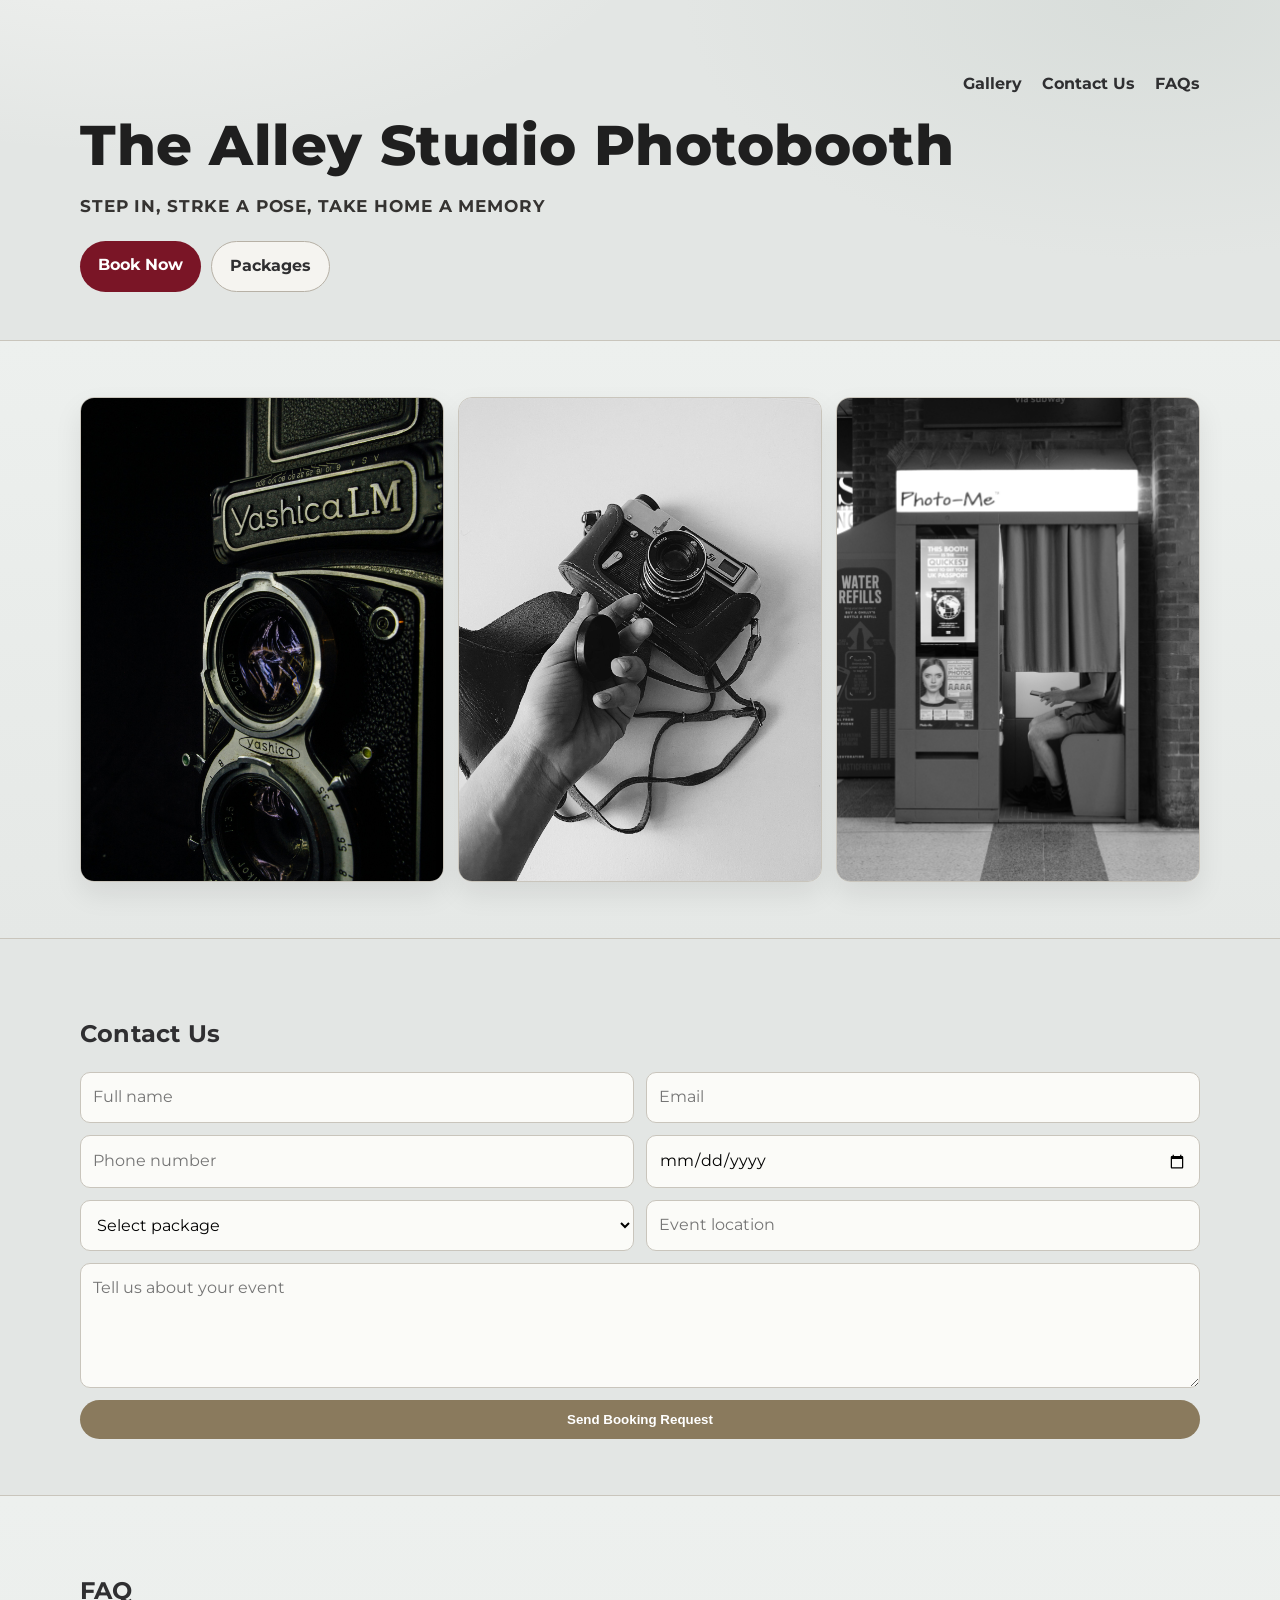
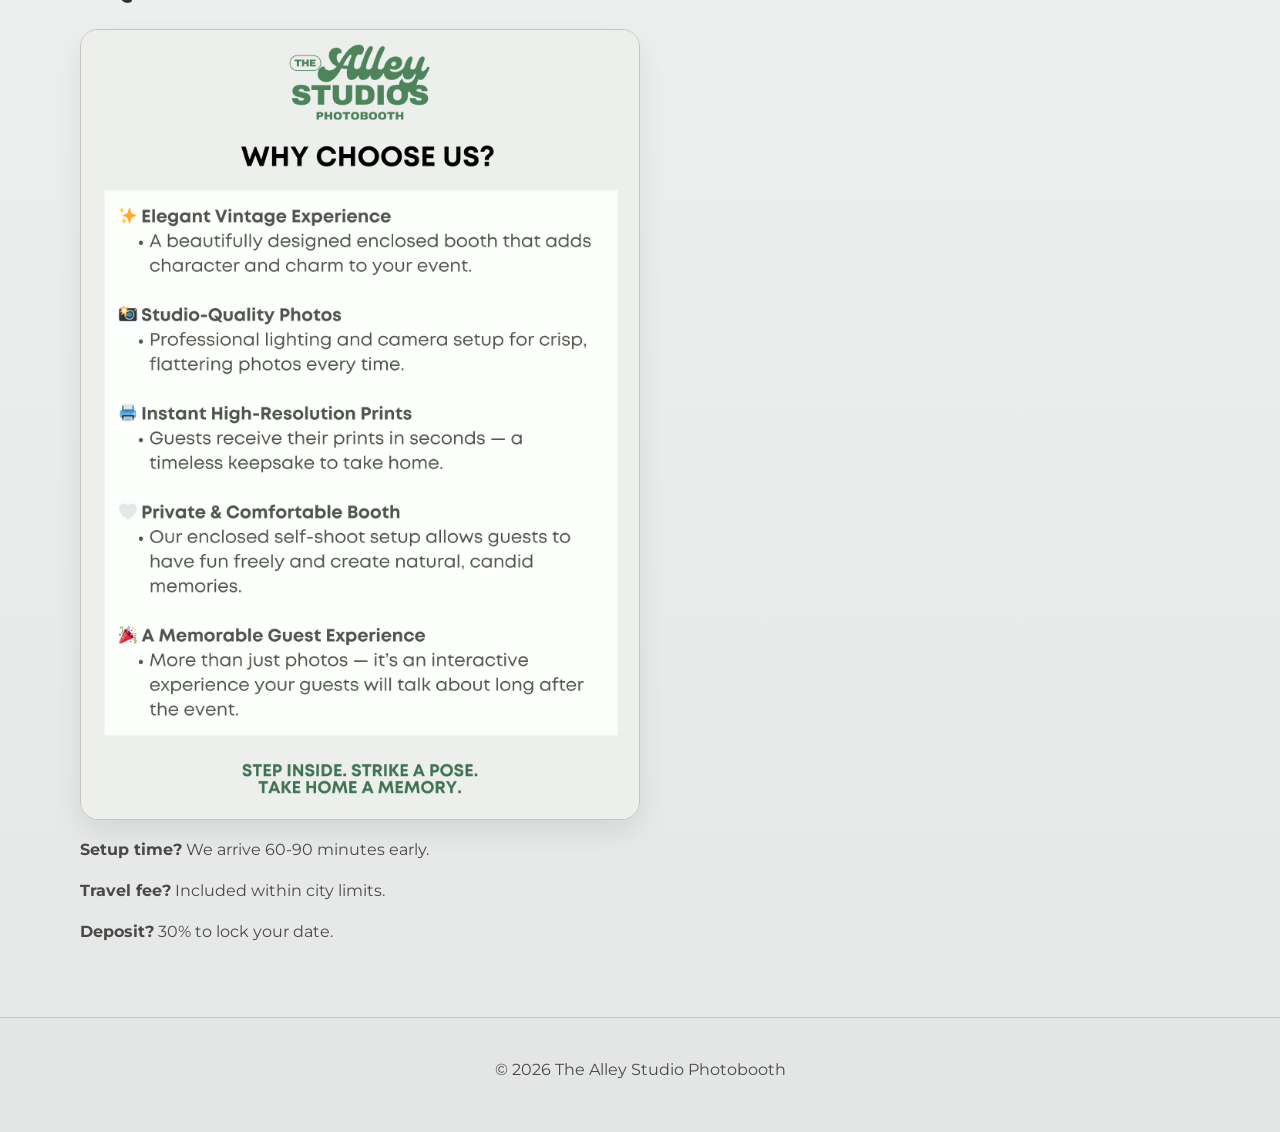
==== index.html @ fbe13817 "Hide packages by default, update hero CTA styling, and apply gallery photos" ====
<!doctype html>
<html lang="en">
<head>
  <meta charset="UTF-8" />
  <meta name="viewport" content="width=device-width, initial-scale=1.0" />
  <title>The Alley Studio Photobooth</title>
  <meta name="description" content="Photo booth rentals for weddings, birthdays, and brand events." />
  <link rel="preconnect" href="https://fonts.googleapis.com" />
  <link rel="preconnect" href="https://fonts.gstatic.com" crossorigin />
  <link href="https://fonts.googleapis.com/css2?family=Montserrat:wght@400;500;600;700;800&display=swap" rel="stylesheet" />
  <link rel="stylesheet" href="css/styles.css" />
</head>
<body>
  <main>
    <section class="hero">
      <div class="container top-nav-wrap">
        <nav class="top-nav" aria-label="Quick links">
          <a href="#gallery">Gallery</a>
          <a href="#contact">Contact Us</a>
          <a href="#faq">FAQs</a>
        </nav>
      </div>

      <div class="container hero-grid">
        <div>
          <h1>The Alley Studio Photobooth</h1>
          <p class="lead hero-tagline">
            STEP IN, STRKE A POSE, TAKE HOME A MEMORY
          </p>
          <div class="hero-actions">
            <a class="btn btn-book" href="#contact">Book Now</a>
            <a class="btn btn-ghost" href="#packages" id="packagesTrigger">Packages</a>
          </div>
        </div>
      </div>
    </section>

    <section id="packages" class="section" hidden>
      <div class="container">
        <h2>Packages</h2>
        <div class="package-gallery">
          <figure class="package-card">
            <img src="assets/img/package-basic.jfif" alt="Basic Event Package details" />
            <figcaption>Basic Event Package</figcaption>
          </figure>
          <figure class="package-card">
            <img src="assets/img/package-premium.jfif" alt="Premium Package details" />
            <figcaption>Premium Package</figcaption>
          </figure>
          <figure class="package-card">
            <img src="assets/img/package-addons.jfif" alt="Add-ons options and pricing" />
            <figcaption>Add-Ons</figcaption>
          </figure>
        </div>
      </div>
    </section>

    <section id="gallery" class="section alt">
      <div class="container">
        <div class="gallery">
          <img class="gallery-photo" src="assets/img/gallery-yashica.jpg" alt="Vintage Yashica camera close-up" />
          <img class="gallery-photo" src="assets/img/gallery-hand-camera.jpg" alt="Black and white hand holding film camera" />
          <img class="gallery-photo" src="assets/img/gallery-photome.jpg" alt="Black and white photo booth in station" />
        </div>
      </div>
    </section>

    <section id="contact" class="section">
      <div class="container">
        <h2>Contact Us</h2>
        <form class="booking-form">
          <input type="text" placeholder="Full name" required />
          <input type="email" placeholder="Email" required />
          <input type="tel" placeholder="Phone number" />
          <input type="date" required />
          <select required>
            <option value="">Select package</option>
            <option>Mini</option>
            <option>Classic</option>
            <option>Premium</option>
          </select>
          <input type="text" placeholder="Event location" />
          <textarea rows="4" placeholder="Tell us about your event"></textarea>
          <button type="submit" class="btn">Send Booking Request</button>
        </form>
      </div>
    </section>

    <section id="faq" class="section alt">
      <div class="container">
        <h2>FAQ</h2>
        <img class="faq-image" src="assets/img/why-choose-us.jfif" alt="Why Choose Us details" />
        <p><strong>Setup time?</strong> We arrive 60-90 minutes early.</p>
        <p><strong>Travel fee?</strong> Included within city limits.</p>
        <p><strong>Deposit?</strong> 30% to lock your date.</p>
      </div>
    </section>
  </main>

  <footer class="site-footer">
    <div class="container">
      <p>&copy; 2026 The Alley Studio Photobooth</p>
    </div>
  </footer>
  <script src="js/main.js" defer></script>
</body>
</html>
---- css/styles.css ----
:root {
  --bg: #e3e6e4;
  --ink: #2f2f31;
  --muted: #4b4946;
  --paper: #f7f5f1;
  --accent: #8a7a5d;
  --accent-2: #74664d;
  --line: #c9c5bc;
  --radius: 18px;
  --shadow: 0 12px 28px rgba(0, 0, 0, 0.08);
}

* {
  box-sizing: border-box;
}

body {
  margin: 0;
  font-family: "Montserrat", sans-serif;
  color: var(--ink);
  line-height: 1.55;
  background:
    radial-gradient(1000px 520px at 10% -5%, #f3f4f2 0%, transparent 56%),
    radial-gradient(900px 500px at 90% 0%, #d8ddda 0%, transparent 52%),
    var(--bg);
}

.container {
  width: min(1120px, 92%);
  margin: 0 auto;
}

.site-header {
  position: sticky;
  top: 0;
  z-index: 20;
  backdrop-filter: blur(8px);
  background: color-mix(in srgb, var(--bg) 82%, white 18%);
  border-bottom: 1px solid var(--line);
}

.nav-wrap {
  display: flex;
  justify-content: space-between;
  align-items: center;
  padding: 16px 0;
}

.brand {
  text-decoration: none;
  color: var(--ink);
  font-weight: 700;
}

.nav a {
  text-decoration: none;
  color: var(--ink);
  margin-left: 18px;
  font-weight: 600;
}

.hero {
  padding: 72px 0 48px;
}

.top-nav-wrap {
  margin-bottom: 18px;
}

.top-nav {
  display: flex;
  justify-content: flex-end;
  gap: 20px;
}

.top-nav a {
  text-decoration: none;
  color: var(--ink);
  font-weight: 700;
}

.hero-grid {
  display: grid;
  grid-template-columns: 1fr;
  gap: 24px;
  align-items: center;
}

.kicker {
  color: var(--accent);
  letter-spacing: 0.12em;
  font-size: 0.78rem;
  font-weight: 700;
  margin: 0 0 8px;
}

h1,
h2,
h3,
h4 {
  font-family: "Montserrat", sans-serif;
  letter-spacing: 0.01em;
}

h1 {
  font-size: clamp(2rem, 5vw, 3.5rem);
  line-height: 1.08;
  margin: 0 0 14px;
  color: #1f1f1f;
  font-weight: 800;
}

.lead {
  color: #353331;
  font-weight: 600;
  font-size: 1.08rem;
  max-width: 56ch;
  margin-bottom: 22px;
}

.hero-tagline {
  text-transform: uppercase;
  letter-spacing: 0.05em;
  font-weight: 700;
}

p {
  color: var(--muted);
}

.hero-actions {
  display: flex;
  gap: 10px;
}

.btn {
  border: 0;
  border-radius: 999px;
  background: var(--accent);
  color: #fff;
  font-weight: 700;
  text-decoration: none;
  padding: 12px 18px;
  cursor: pointer;
  transition: transform 0.2s ease, background 0.2s ease;
}

.btn:hover {
  transform: translateY(-2px);
  background: var(--accent-2);
}

.btn-book {
  background: #7a1526;
}

.btn-book:hover {
  background: #5e101d;
}

.btn-ghost {
  background: rgba(248, 247, 243, 0.86);
  color: var(--ink);
  border: 1px solid #b7b1a6;
}

.section {
  padding: 56px 0;
}

.alt {
  background: linear-gradient(180deg, #edf0ee 0%, #e5e8e6 100%);
  border-top: 1px solid var(--line);
  border-bottom: 1px solid var(--line);
}

.cards {
  display: grid;
  grid-template-columns: repeat(3, minmax(0, 1fr));
  gap: 16px;
}

.package-gallery {
  display: grid;
  grid-template-columns: repeat(3, minmax(0, 1fr));
  gap: 16px;
}

.package-card {
  margin: 0;
  background: var(--paper);
  border: 1px solid var(--line);
  border-radius: var(--radius);
  box-shadow: var(--shadow);
  overflow: hidden;
}

.package-card img {
  width: 100%;
  display: block;
}

.package-card figcaption {
  padding: 12px 14px;
  color: #2f2e2c;
  font-weight: 700;
  text-align: center;
}

.card {
  background: var(--paper);
  border: 1px solid var(--line);
  border-radius: var(--radius);
  padding: 20px;
  box-shadow: var(--shadow);
  animation: rise 0.7s ease both;
}

.card p {
  color: #2b2724;
}

.featured {
  border-color: var(--accent);
  transform: translateY(-4px);
}

.price {
  margin-top: 8px;
  font-weight: 700;
  color: var(--accent);
}

.gallery {
  display: grid;
  grid-template-columns: repeat(3, minmax(0, 1fr));
  gap: 14px;
}

.gallery-photo {
  width: 100%;
  aspect-ratio: 3 / 4;
  object-fit: cover;
  border-radius: 14px;
  border: 1px solid var(--line);
  box-shadow: var(--shadow);
}

.booking-form {
  display: grid;
  grid-template-columns: repeat(2, minmax(0, 1fr));
  gap: 12px;
}

.booking-form textarea,
.booking-form button {
  grid-column: 1 / -1;
}

input,
select,
textarea {
  width: 100%;
  font: inherit;
  border: 1px solid var(--line);
  border-radius: 10px;
  padding: 12px;
  background: #fbfbf8;
}

.site-footer {
  padding: 24px 0 34px;
  color: var(--muted);
  text-align: center;
}

.faq-image {
  width: min(560px, 100%);
  display: block;
  margin: 0 0 18px;
  border: 1px solid var(--line);
  border-radius: var(--radius);
  box-shadow: var(--shadow);
}

@keyframes rise {
  from {
    opacity: 0;
    transform: translateY(14px);
  }

  to {
    opacity: 1;
    transform: translateY(0);
  }
}

@media (max-width: 900px) {
  .hero-grid,
  .package-gallery,
  .cards,
  .gallery,
  .booking-form {
    grid-template-columns: 1fr;
  }

  .nav {
    display: none;
  }

  .top-nav {
    justify-content: flex-start;
    flex-wrap: wrap;
    gap: 12px;
  }
}
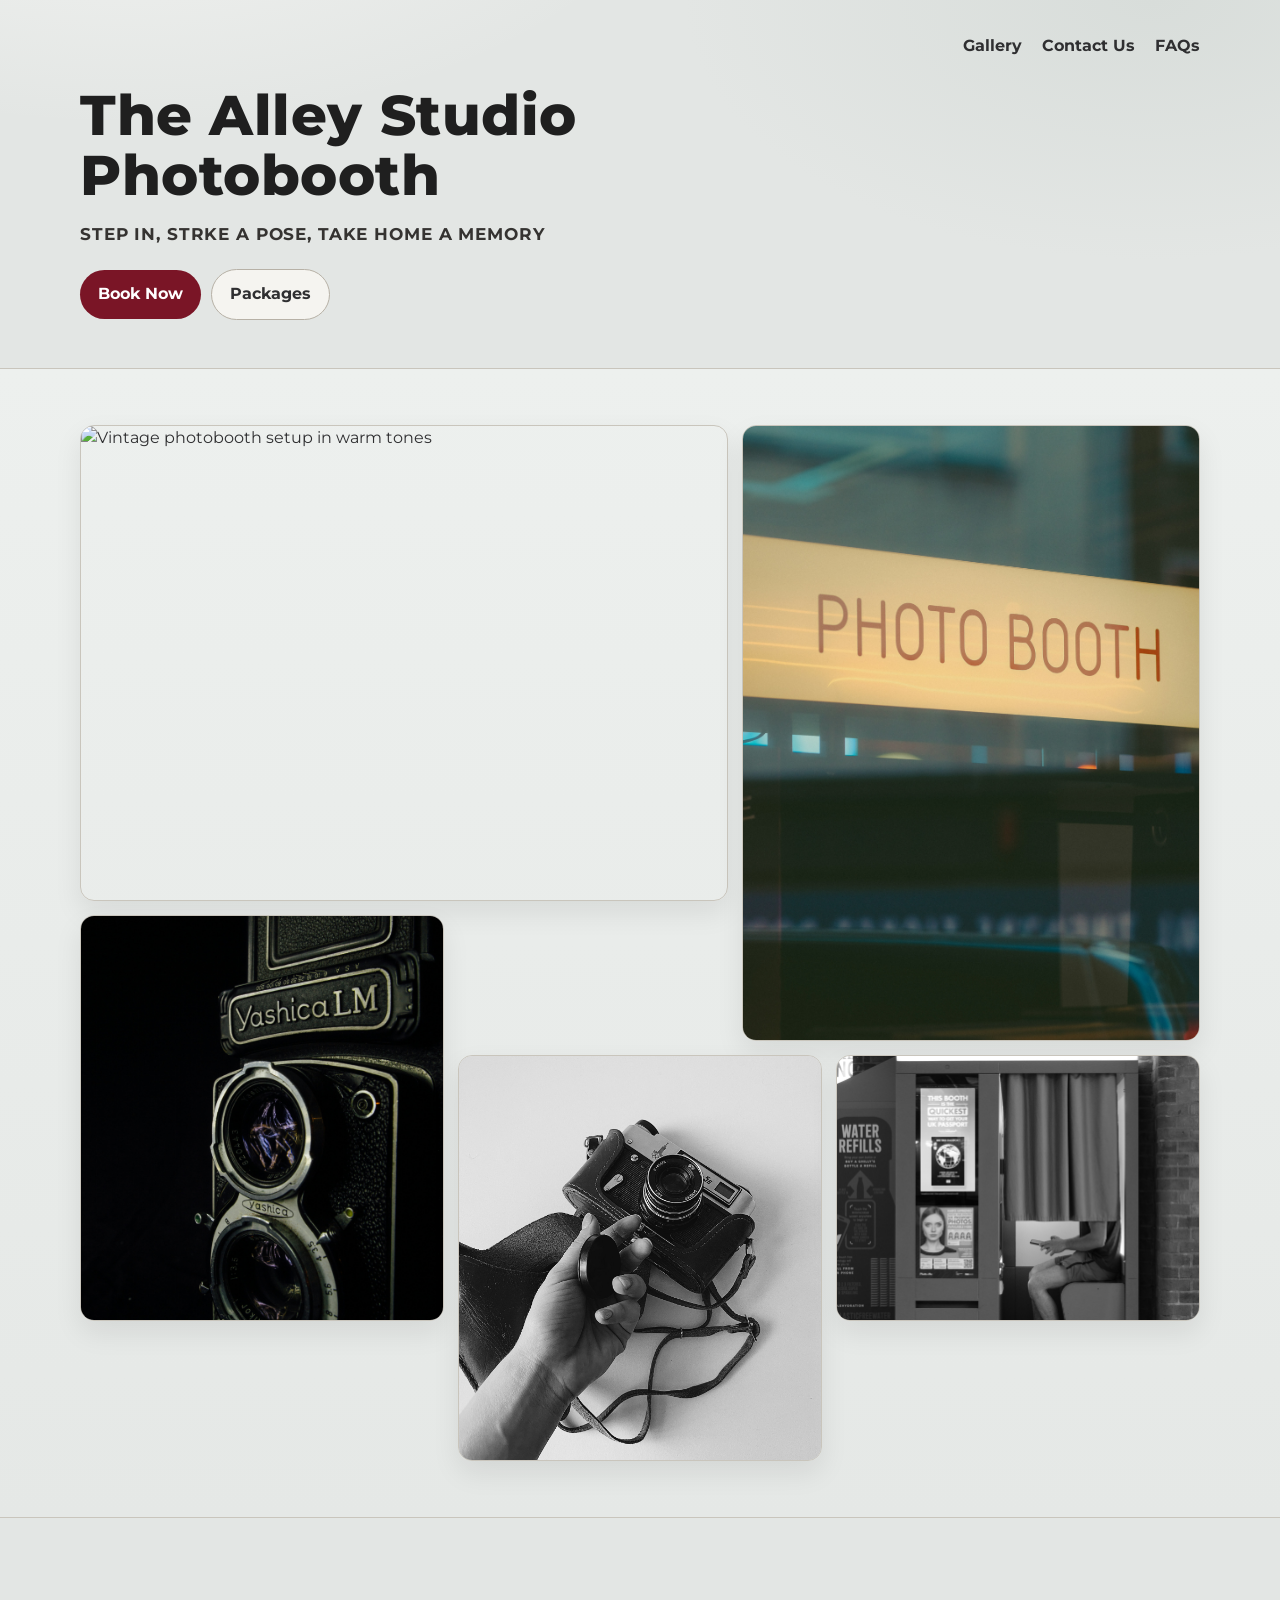
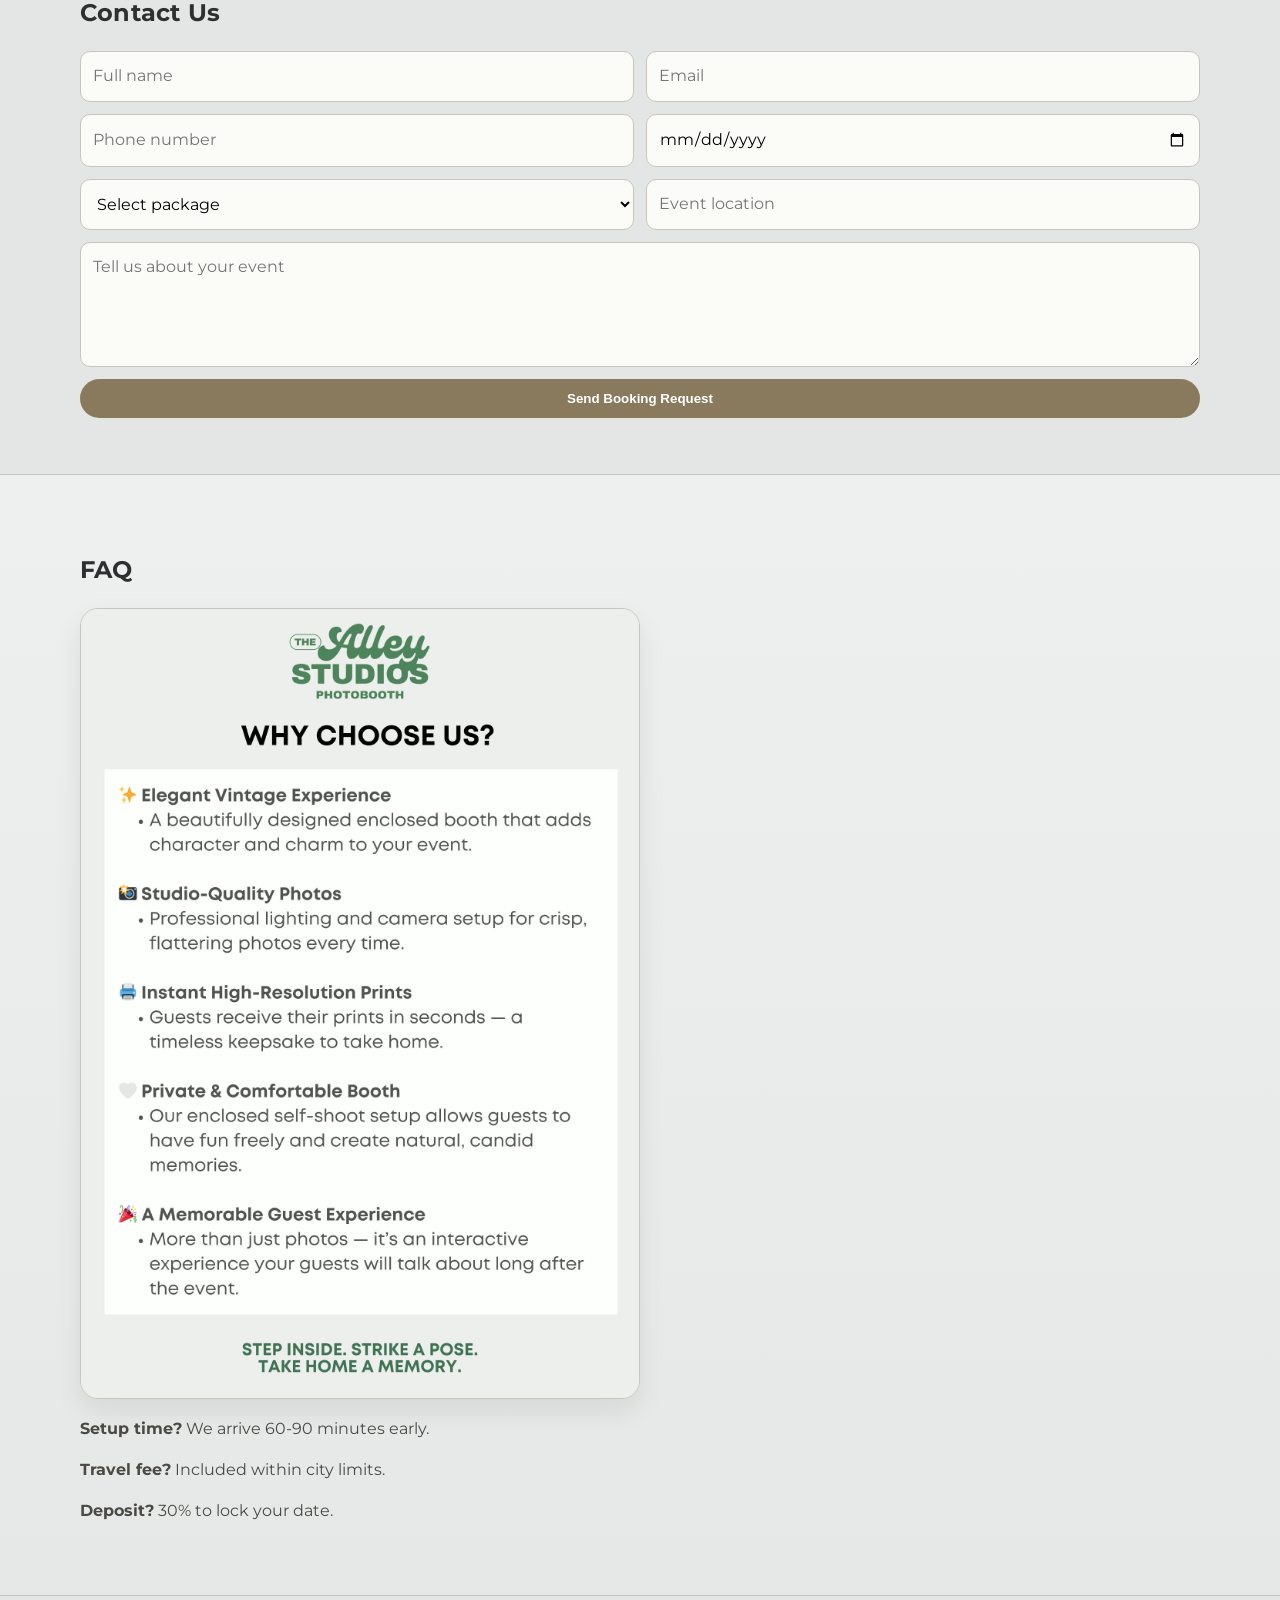
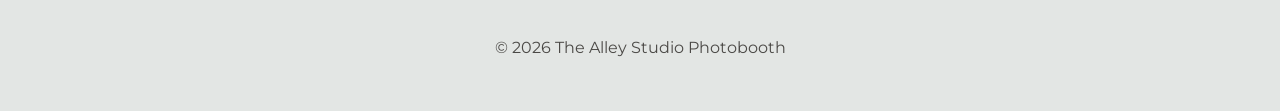
==== commit 3f7f7997: "Refine hero alignment and convert gallery into collage layout" ====
--- a/index.html
+++ b/index.html
@@ -22,7 +22,7 @@
       </div>
 
       <div class="container hero-grid">
-        <div>
+        <div class="hero-copy">
           <h1>The Alley Studio Photobooth</h1>
           <p class="lead hero-tagline">
             STEP IN, STRKE A POSE, TAKE HOME A MEMORY
@@ -57,10 +57,22 @@
 
     <section id="gallery" class="section alt">
       <div class="container">
-        <div class="gallery">
-          <img class="gallery-photo" src="assets/img/gallery-yashica.jpg" alt="Vintage Yashica camera close-up" />
-          <img class="gallery-photo" src="assets/img/gallery-hand-camera.jpg" alt="Black and white hand holding film camera" />
-          <img class="gallery-photo" src="assets/img/gallery-photome.jpg" alt="Black and white photo booth in station" />
+        <div class="gallery collage-grid">
+          <figure class="gallery-item collage-a">
+            <img class="gallery-photo" src="assets/img/gallery-booth-color.jpg" alt="Vintage photobooth setup in warm tones" />
+          </figure>
+          <figure class="gallery-item collage-b">
+            <img class="gallery-photo" src="assets/img/gallery-sign.jpg" alt="Photo booth sign with cinematic lighting" />
+          </figure>
+          <figure class="gallery-item collage-c">
+            <img class="gallery-photo" src="assets/img/gallery-yashica.jpg" alt="Vintage Yashica camera close-up" />
+          </figure>
+          <figure class="gallery-item collage-d">
+            <img class="gallery-photo" src="assets/img/gallery-hand-camera.jpg" alt="Black and white hand holding film camera" />
+          </figure>
+          <figure class="gallery-item collage-e">
+            <img class="gallery-photo" src="assets/img/gallery-photome.jpg" alt="Black and white photo booth in station" />
+          </figure>
         </div>
       </div>
     </section>
--- a/css/styles.css
+++ b/css/styles.css
@@ -60,11 +60,13 @@
 }
 
 .hero {
-  padding: 72px 0 48px;
+  padding: 34px 0 48px;
 }
 
 .top-nav-wrap {
-  margin-bottom: 18px;
+  display: flex;
+  justify-content: flex-end;
+  margin-bottom: 26px;
 }
 
 .top-nav {
@@ -82,8 +84,12 @@
 .hero-grid {
   display: grid;
   grid-template-columns: 1fr;
-  gap: 24px;
-  align-items: center;
+  gap: 16px;
+  align-items: start;
+}
+
+.hero-copy {
+  max-width: 860px;
 }
 
 .kicker {
@@ -105,7 +111,7 @@
 h1 {
   font-size: clamp(2rem, 5vw, 3.5rem);
   line-height: 1.08;
-  margin: 0 0 14px;
+  margin: 0 0 12px;
   color: #1f1f1f;
   font-weight: 800;
 }
@@ -122,6 +128,8 @@
   text-transform: uppercase;
   letter-spacing: 0.05em;
   font-weight: 700;
+  line-height: 1.3;
+  margin-bottom: 24px;
 }
 
 p {
@@ -131,6 +139,8 @@
 .hero-actions {
   display: flex;
   gap: 10px;
+  align-items: center;
+  flex-wrap: wrap;
 }
 
 .btn {
@@ -233,17 +243,49 @@
 
 .gallery {
   display: grid;
-  grid-template-columns: repeat(3, minmax(0, 1fr));
+  grid-template-columns: repeat(12, minmax(0, 1fr));
+  grid-auto-rows: 56px;
   gap: 14px;
+}
+
+.gallery-item {
+  margin: 0;
+  border-radius: 14px;
+  border: 1px solid var(--line);
+  box-shadow: var(--shadow);
+  overflow: hidden;
+}
+
+.collage-a {
+  grid-column: 1 / span 7;
+  grid-row: span 7;
+}
+
+.collage-b {
+  grid-column: 8 / span 5;
+  grid-row: span 9;
+}
+
+.collage-c {
+  grid-column: 1 / span 4;
+  grid-row: span 6;
+}
+
+.collage-d {
+  grid-column: 5 / span 4;
+  grid-row: span 6;
+}
+
+.collage-e {
+  grid-column: 9 / span 4;
+  grid-row: span 4;
 }
 
 .gallery-photo {
   width: 100%;
-  aspect-ratio: 3 / 4;
+  height: 100%;
   object-fit: cover;
-  border-radius: 14px;
-  border: 1px solid var(--line);
-  box-shadow: var(--shadow);
+  display: block;
 }
 
 .booking-form {
@@ -304,6 +346,23 @@
     grid-template-columns: 1fr;
   }
 
+  .gallery {
+    grid-auto-rows: auto;
+  }
+
+  .gallery-item {
+    min-height: 280px;
+  }
+
+  .collage-a,
+  .collage-b,
+  .collage-c,
+  .collage-d,
+  .collage-e {
+    grid-column: auto;
+    grid-row: auto;
+  }
+
   .nav {
     display: none;
   }
@@ -313,4 +372,8 @@
     flex-wrap: wrap;
     gap: 12px;
   }
-}
+
+  .hero {
+    padding-top: 24px;
+  }
+}
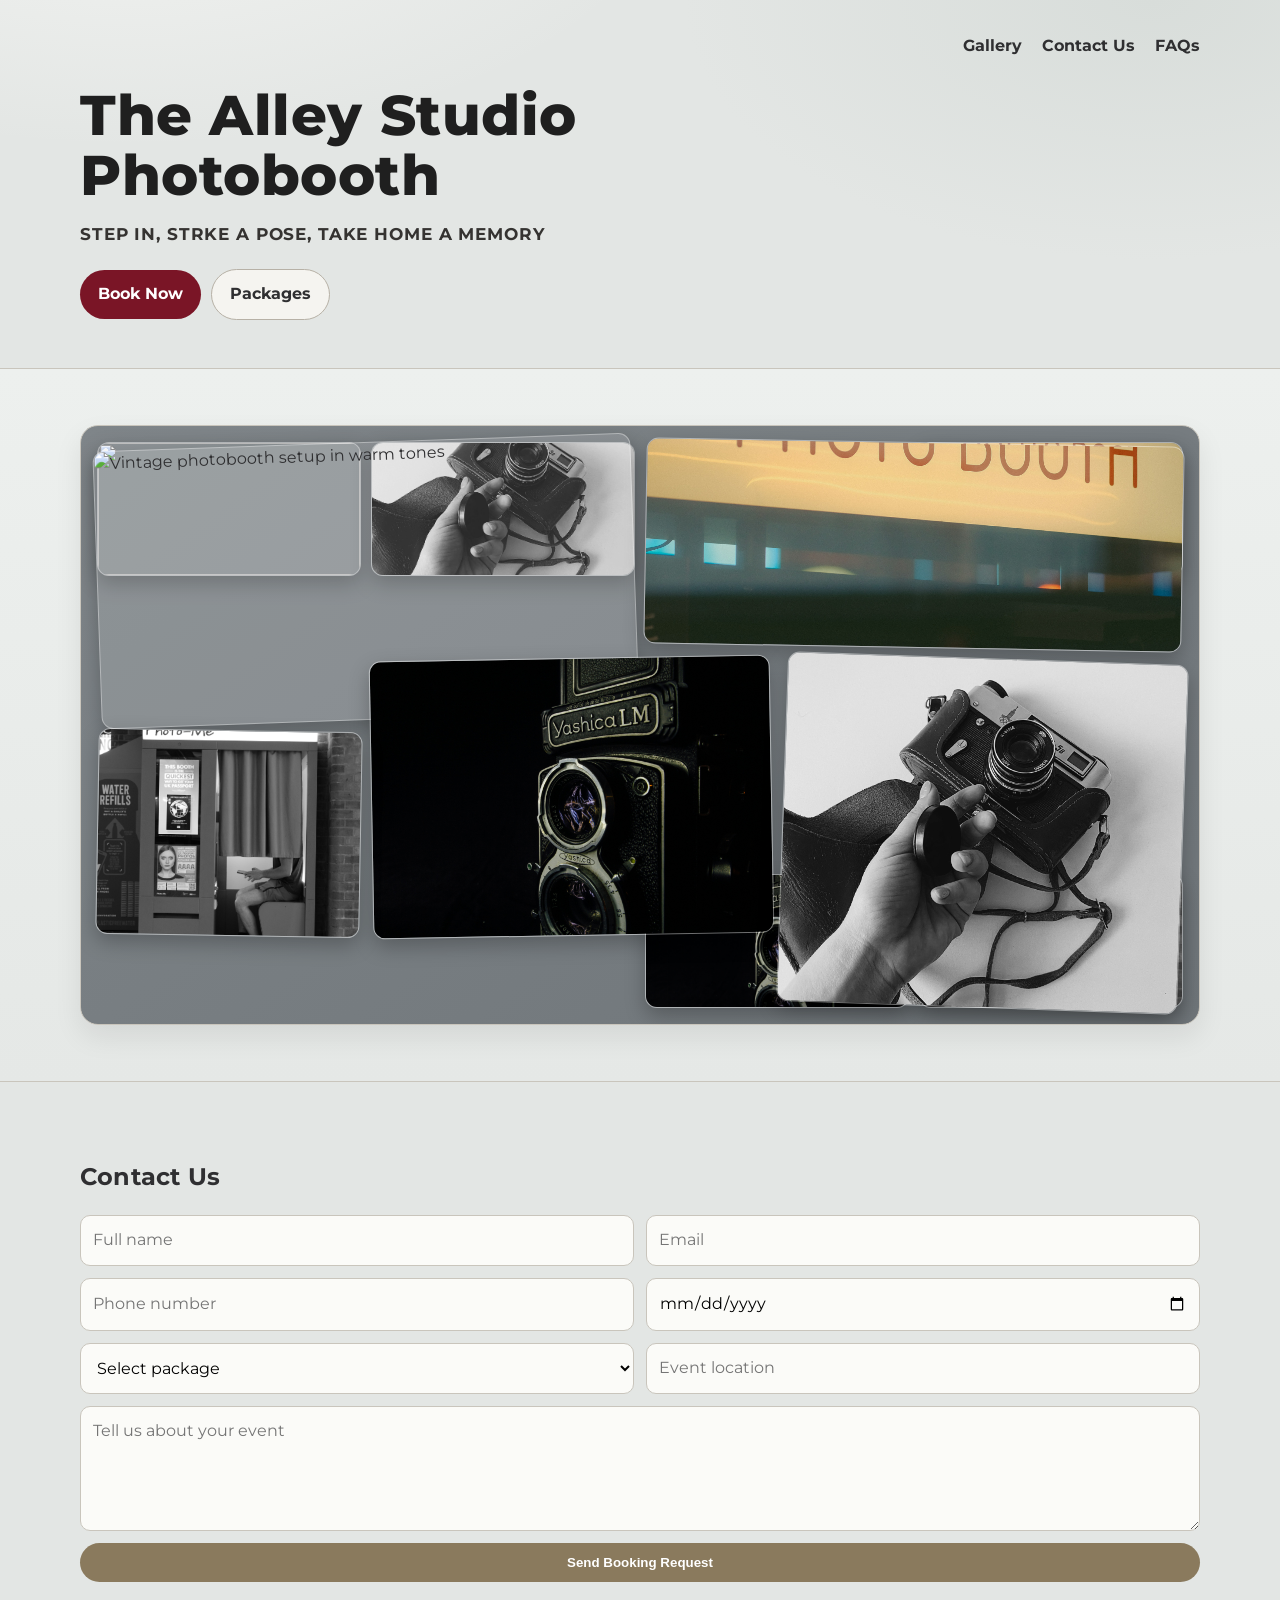
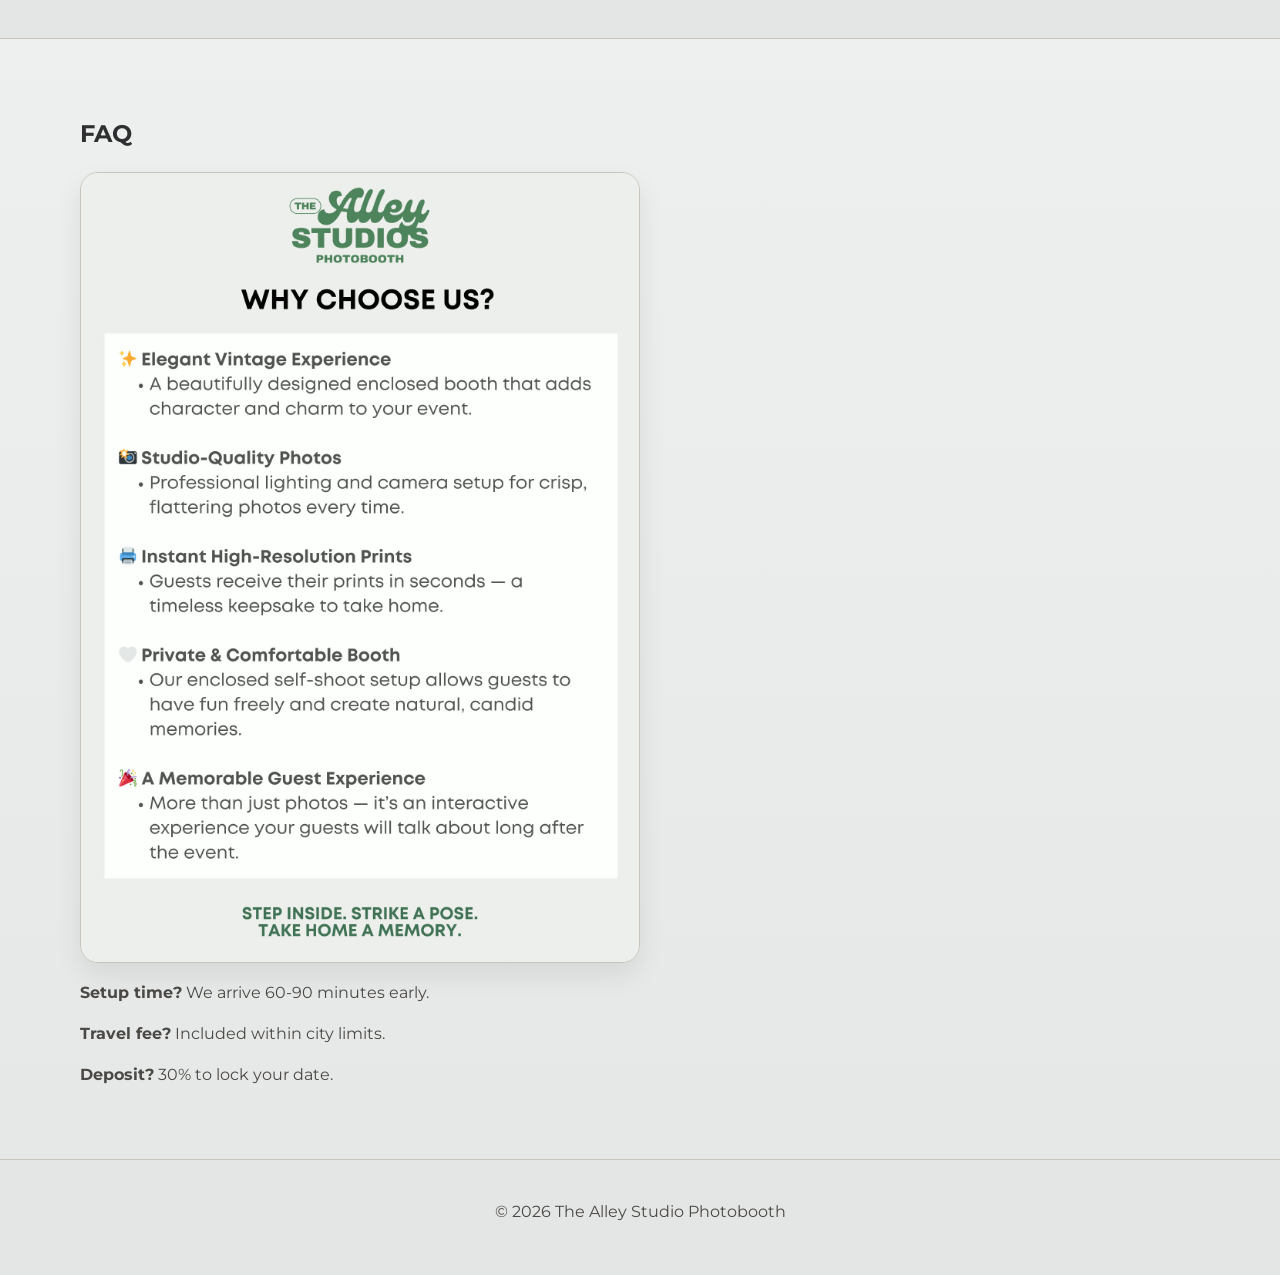
==== commit d469b408: "Convert gallery into single-box collage mosaic" ====
--- a/index.html
+++ b/index.html
@@ -57,22 +57,19 @@
 
     <section id="gallery" class="section alt">
       <div class="container">
-        <div class="gallery collage-grid">
-          <figure class="gallery-item collage-a">
-            <img class="gallery-photo" src="assets/img/gallery-booth-color.jpg" alt="Vintage photobooth setup in warm tones" />
-          </figure>
-          <figure class="gallery-item collage-b">
-            <img class="gallery-photo" src="assets/img/gallery-sign.jpg" alt="Photo booth sign with cinematic lighting" />
-          </figure>
-          <figure class="gallery-item collage-c">
-            <img class="gallery-photo" src="assets/img/gallery-yashica.jpg" alt="Vintage Yashica camera close-up" />
-          </figure>
-          <figure class="gallery-item collage-d">
-            <img class="gallery-photo" src="assets/img/gallery-hand-camera.jpg" alt="Black and white hand holding film camera" />
-          </figure>
-          <figure class="gallery-item collage-e">
-            <img class="gallery-photo" src="assets/img/gallery-photome.jpg" alt="Black and white photo booth in station" />
-          </figure>
+        <div class="gallery">
+          <div class="collage-mosaic" aria-label="Photo collage gallery">
+            <figure class="collage-tile t1"><img src="assets/img/gallery-booth-color.jpg" alt="Vintage photobooth setup in warm tones" /></figure>
+            <figure class="collage-tile t2"><img src="assets/img/gallery-sign.jpg" alt="Photo booth sign with cinematic lighting" /></figure>
+            <figure class="collage-tile t3"><img src="assets/img/gallery-yashica.jpg" alt="Vintage Yashica camera close-up" /></figure>
+            <figure class="collage-tile t4"><img src="assets/img/gallery-hand-camera.jpg" alt="Black and white hand holding film camera" /></figure>
+            <figure class="collage-tile t5"><img src="assets/img/gallery-photome.jpg" alt="Black and white photo booth in station" /></figure>
+            <figure class="collage-tile t6"><img src="assets/img/gallery-booth-color.jpg" alt="" /></figure>
+            <figure class="collage-tile t7"><img src="assets/img/gallery-sign.jpg" alt="" /></figure>
+            <figure class="collage-tile t8"><img src="assets/img/gallery-yashica.jpg" alt="" /></figure>
+            <figure class="collage-tile t9"><img src="assets/img/gallery-hand-camera.jpg" alt="" /></figure>
+            <figure class="collage-tile t10"><img src="assets/img/gallery-photome.jpg" alt="" /></figure>
+          </div>
         </div>
       </div>
     </section>
--- a/css/styles.css
+++ b/css/styles.css
@@ -242,50 +242,90 @@
 }
 
 .gallery {
+  border-radius: 18px;
+  border: 1px solid var(--line);
+  background: linear-gradient(145deg, #7f8589, #6f7579);
+  box-shadow: var(--shadow);
+  padding: 16px;
+  overflow: hidden;
+}
+
+.collage-mosaic {
   display: grid;
-  grid-template-columns: repeat(12, minmax(0, 1fr));
-  grid-auto-rows: 56px;
-  gap: 14px;
-}
-
-.gallery-item {
+  grid-template-columns: repeat(8, minmax(0, 1fr));
+  grid-auto-rows: 62px;
+  gap: 10px;
+}
+
+.collage-tile {
   margin: 0;
-  border-radius: 14px;
-  border: 1px solid var(--line);
-  box-shadow: var(--shadow);
+  border-radius: 12px;
+  border: 1px solid rgba(255, 255, 255, 0.35);
   overflow: hidden;
-}
-
-.collage-a {
-  grid-column: 1 / span 7;
-  grid-row: span 7;
-}
-
-.collage-b {
-  grid-column: 8 / span 5;
-  grid-row: span 9;
-}
-
-.collage-c {
-  grid-column: 1 / span 4;
-  grid-row: span 6;
-}
-
-.collage-d {
-  grid-column: 5 / span 4;
-  grid-row: span 6;
-}
-
-.collage-e {
-  grid-column: 9 / span 4;
-  grid-row: span 4;
-}
-
-.gallery-photo {
+  background: rgba(255, 255, 255, 0.12);
+  box-shadow: 0 8px 20px rgba(0, 0, 0, 0.25);
+}
+
+.collage-tile img {
   width: 100%;
   height: 100%;
   object-fit: cover;
   display: block;
+}
+
+.t1 {
+  grid-column: 1 / span 4;
+  grid-row: 1 / span 4;
+  transform: rotate(-2deg);
+}
+
+.t2 {
+  grid-column: 5 / span 4;
+  grid-row: 1 / span 3;
+  transform: rotate(1deg);
+}
+
+.t3 {
+  grid-column: 3 / span 3;
+  grid-row: 4 / span 4;
+  transform: rotate(-1deg);
+}
+
+.t4 {
+  grid-column: 6 / span 3;
+  grid-row: 4 / span 5;
+  transform: rotate(2deg);
+}
+
+.t5 {
+  grid-column: 1 / span 2;
+  grid-row: 5 / span 3;
+  transform: rotate(1deg);
+}
+
+.t6 {
+  grid-column: 1 / span 2;
+  grid-row: 1 / span 2;
+}
+
+.t7 {
+  grid-column: 7 / span 2;
+  grid-row: 1 / span 2;
+}
+
+.t8 {
+  grid-column: 5 / span 2;
+  grid-row: 7 / span 2;
+}
+
+.t9 {
+  grid-column: 3 / span 2;
+  grid-row: 1 / span 2;
+}
+
+.t10 {
+  grid-column: 7 / span 2;
+  grid-row: 7 / span 2;
 }
 
 .booking-form {
@@ -341,26 +381,28 @@
   .hero-grid,
   .package-gallery,
   .cards,
-  .gallery,
   .booking-form {
     grid-template-columns: 1fr;
   }
 
-  .gallery {
-    grid-auto-rows: auto;
-  }
-
-  .gallery-item {
-    min-height: 280px;
-  }
-
-  .collage-a,
-  .collage-b,
-  .collage-c,
-  .collage-d,
-  .collage-e {
+  .collage-mosaic {
+    grid-template-columns: repeat(2, minmax(0, 1fr));
+    grid-auto-rows: 140px;
+  }
+
+  .t1,
+  .t2,
+  .t3,
+  .t4,
+  .t5,
+  .t6,
+  .t7,
+  .t8,
+  .t9,
+  .t10 {
     grid-column: auto;
     grid-row: auto;
+    transform: none;
   }
 
   .nav {
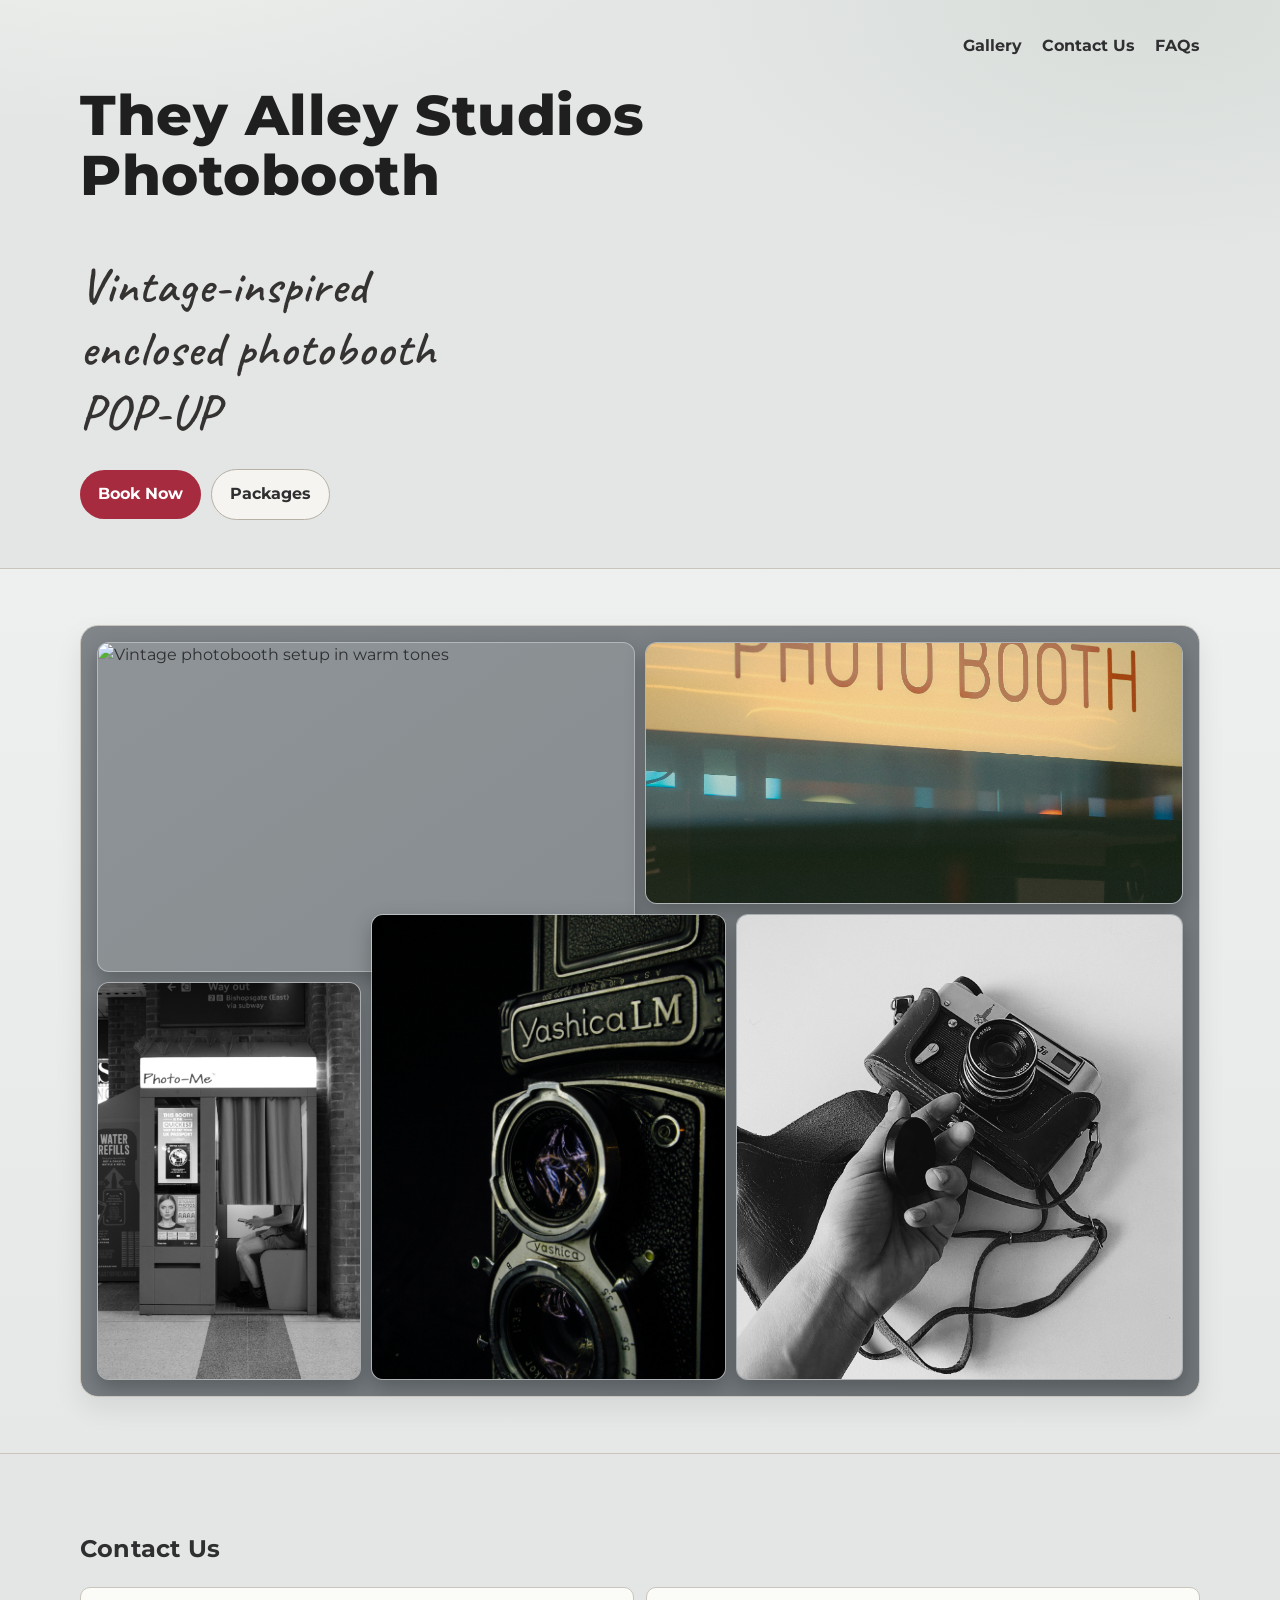
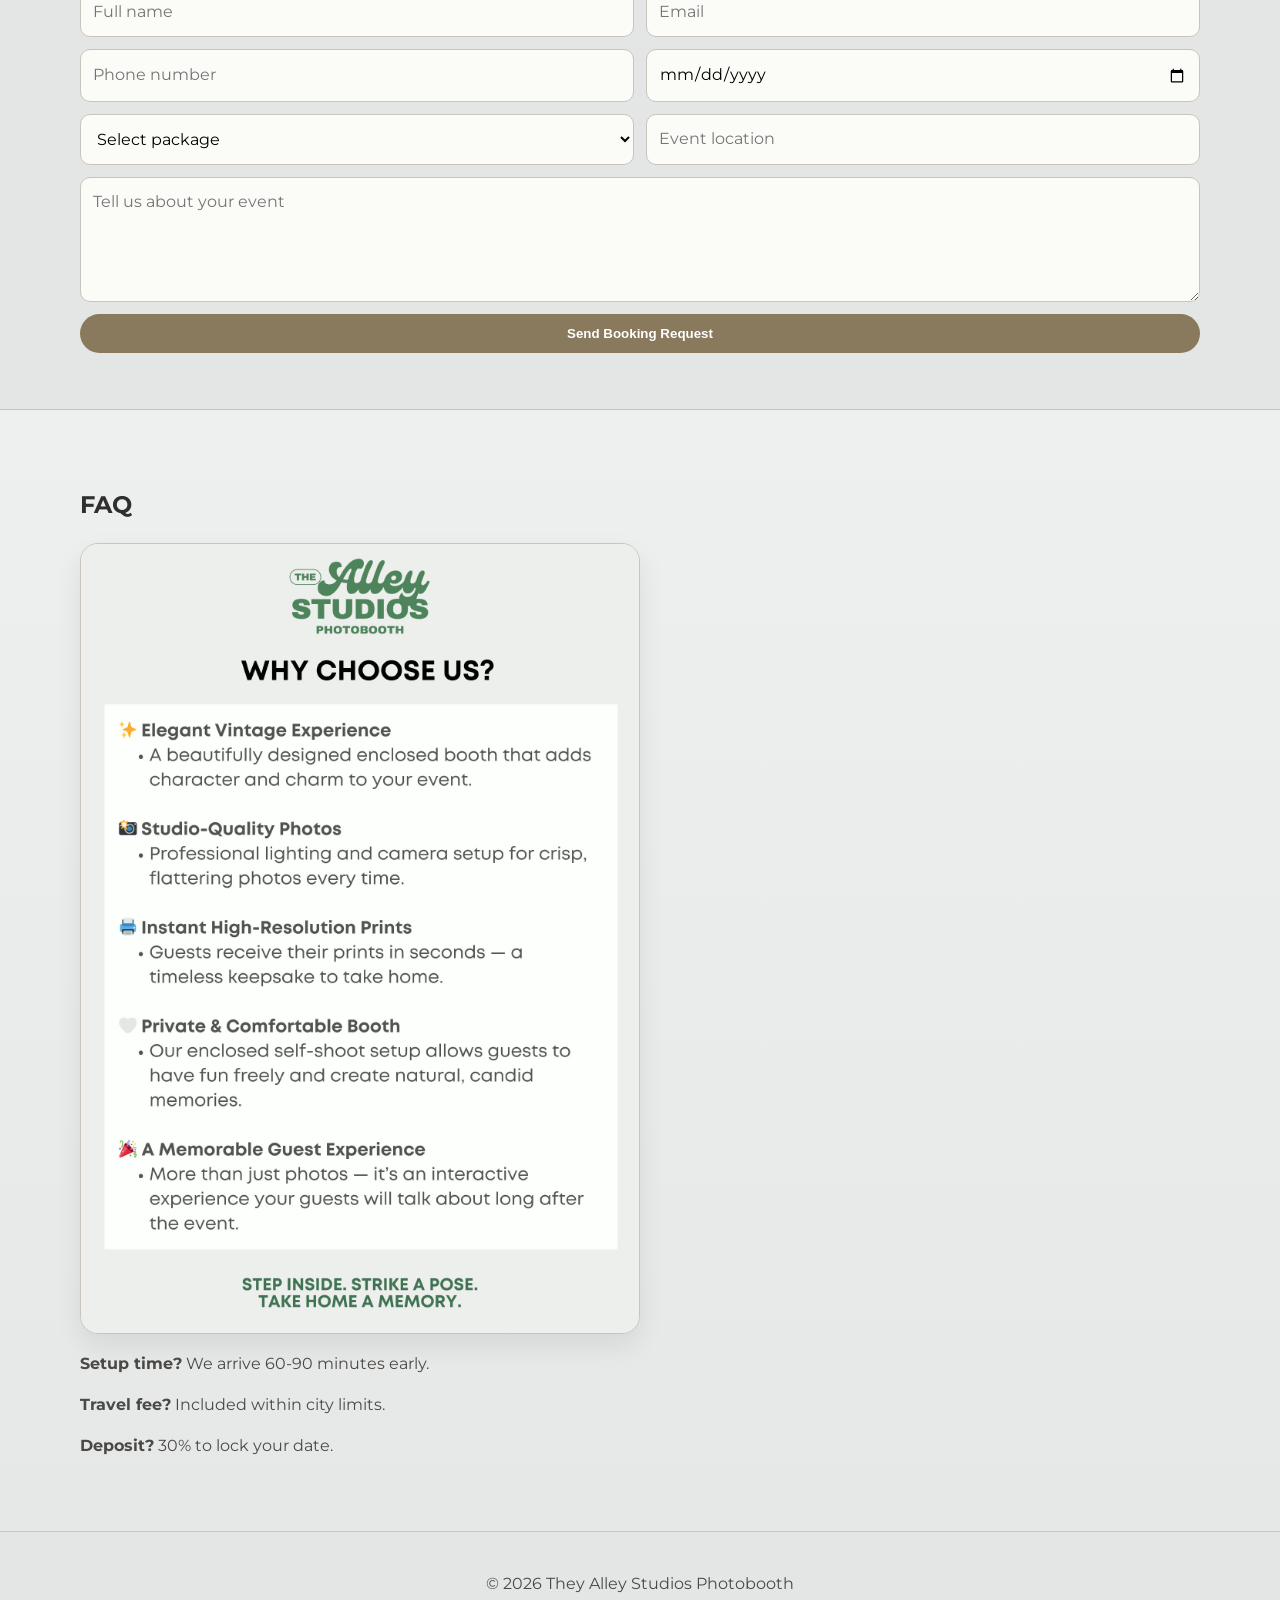
==== commit 3d8d3fe0: "Improve collage fit, update hero copy styling, and adjust red CTA" ====
--- a/index.html
+++ b/index.html
@@ -3,11 +3,11 @@
 <head>
   <meta charset="UTF-8" />
   <meta name="viewport" content="width=device-width, initial-scale=1.0" />
-  <title>The Alley Studio Photobooth</title>
+  <title>They Alley Studios Photobooth</title>
   <meta name="description" content="Photo booth rentals for weddings, birthdays, and brand events." />
   <link rel="preconnect" href="https://fonts.googleapis.com" />
   <link rel="preconnect" href="https://fonts.gstatic.com" crossorigin />
-  <link href="https://fonts.googleapis.com/css2?family=Montserrat:wght@400;500;600;700;800&display=swap" rel="stylesheet" />
+  <link href="https://fonts.googleapis.com/css2?family=Caveat:wght@500;600;700&family=Montserrat:wght@400;500;600;700;800&display=swap" rel="stylesheet" />
   <link rel="stylesheet" href="css/styles.css" />
 </head>
 <body>
@@ -23,9 +23,9 @@
 
       <div class="container hero-grid">
         <div class="hero-copy">
-          <h1>The Alley Studio Photobooth</h1>
+          <h1>They Alley Studios Photobooth</h1>
           <p class="lead hero-tagline">
-            STEP IN, STRKE A POSE, TAKE HOME A MEMORY
+            Vintage-inspired<br />enclosed photobooth<br />POP-UP
           </p>
           <div class="hero-actions">
             <a class="btn btn-book" href="#contact">Book Now</a>
@@ -59,16 +59,11 @@
       <div class="container">
         <div class="gallery">
           <div class="collage-mosaic" aria-label="Photo collage gallery">
-            <figure class="collage-tile t1"><img src="assets/img/gallery-booth-color.jpg" alt="Vintage photobooth setup in warm tones" /></figure>
-            <figure class="collage-tile t2"><img src="assets/img/gallery-sign.jpg" alt="Photo booth sign with cinematic lighting" /></figure>
-            <figure class="collage-tile t3"><img src="assets/img/gallery-yashica.jpg" alt="Vintage Yashica camera close-up" /></figure>
-            <figure class="collage-tile t4"><img src="assets/img/gallery-hand-camera.jpg" alt="Black and white hand holding film camera" /></figure>
-            <figure class="collage-tile t5"><img src="assets/img/gallery-photome.jpg" alt="Black and white photo booth in station" /></figure>
-            <figure class="collage-tile t6"><img src="assets/img/gallery-booth-color.jpg" alt="" /></figure>
-            <figure class="collage-tile t7"><img src="assets/img/gallery-sign.jpg" alt="" /></figure>
-            <figure class="collage-tile t8"><img src="assets/img/gallery-yashica.jpg" alt="" /></figure>
-            <figure class="collage-tile t9"><img src="assets/img/gallery-hand-camera.jpg" alt="" /></figure>
-            <figure class="collage-tile t10"><img src="assets/img/gallery-photome.jpg" alt="" /></figure>
+            <figure class="collage-tile c1"><img src="assets/img/gallery-booth-color.jpg" alt="Vintage photobooth setup in warm tones" /></figure>
+            <figure class="collage-tile c2"><img src="assets/img/gallery-sign.jpg" alt="Photo booth sign with cinematic lighting" /></figure>
+            <figure class="collage-tile c3"><img src="assets/img/gallery-photome.jpg" alt="Black and white photo booth in station" /></figure>
+            <figure class="collage-tile c4"><img src="assets/img/gallery-yashica.jpg" alt="Vintage Yashica camera close-up" /></figure>
+            <figure class="collage-tile c5"><img src="assets/img/gallery-hand-camera.jpg" alt="Black and white hand holding film camera" /></figure>
           </div>
         </div>
       </div>
@@ -108,7 +103,7 @@
 
   <footer class="site-footer">
     <div class="container">
-      <p>&copy; 2026 The Alley Studio Photobooth</p>
+      <p>&copy; 2026 They Alley Studios Photobooth</p>
     </div>
   </footer>
   <script src="js/main.js" defer></script>
--- a/css/styles.css
+++ b/css/styles.css
@@ -125,9 +125,11 @@
 }
 
 .hero-tagline {
-  text-transform: uppercase;
-  letter-spacing: 0.05em;
-  font-weight: 700;
+  font-family: "Caveat", cursive;
+  text-transform: none;
+  letter-spacing: 0.02em;
+  font-weight: 600;
+  font-size: clamp(2rem, 4vw, 3.05rem);
   line-height: 1.3;
   margin-bottom: 24px;
 }
@@ -161,11 +163,11 @@
 }
 
 .btn-book {
-  background: #7a1526;
+  background: #a62b3f;
 }
 
 .btn-book:hover {
-  background: #5e101d;
+  background: #8d2335;
 }
 
 .btn-ghost {
@@ -252,8 +254,8 @@
 
 .collage-mosaic {
   display: grid;
-  grid-template-columns: repeat(8, minmax(0, 1fr));
-  grid-auto-rows: 62px;
+  grid-template-columns: repeat(12, minmax(0, 1fr));
+  grid-auto-rows: 58px;
   gap: 10px;
 }
 
@@ -273,59 +275,29 @@
   display: block;
 }
 
-.t1 {
-  grid-column: 1 / span 4;
-  grid-row: 1 / span 4;
-  transform: rotate(-2deg);
-}
-
-.t2 {
-  grid-column: 5 / span 4;
-  grid-row: 1 / span 3;
-  transform: rotate(1deg);
-}
-
-.t3 {
-  grid-column: 3 / span 3;
-  grid-row: 4 / span 4;
-  transform: rotate(-1deg);
-}
-
-.t4 {
-  grid-column: 6 / span 3;
-  grid-row: 4 / span 5;
-  transform: rotate(2deg);
-}
-
-.t5 {
-  grid-column: 1 / span 2;
-  grid-row: 5 / span 3;
-  transform: rotate(1deg);
-}
-
-.t6 {
-  grid-column: 1 / span 2;
-  grid-row: 1 / span 2;
-}
-
-.t7 {
-  grid-column: 7 / span 2;
-  grid-row: 1 / span 2;
-}
-
-.t8 {
-  grid-column: 5 / span 2;
-  grid-row: 7 / span 2;
-}
-
-.t9 {
-  grid-column: 3 / span 2;
-  grid-row: 1 / span 2;
-}
-
-.t10 {
-  grid-column: 7 / span 2;
-  grid-row: 7 / span 2;
+.c1 {
+  grid-column: 1 / 7;
+  grid-row: 1 / 6;
+}
+
+.c2 {
+  grid-column: 7 / 13;
+  grid-row: 1 / 5;
+}
+
+.c3 {
+  grid-column: 1 / 4;
+  grid-row: 6 / 12;
+}
+
+.c4 {
+  grid-column: 4 / 8;
+  grid-row: 5 / 12;
+}
+
+.c5 {
+  grid-column: 8 / 13;
+  grid-row: 5 / 12;
 }
 
 .booking-form {
@@ -390,19 +362,13 @@
     grid-auto-rows: 140px;
   }
 
-  .t1,
-  .t2,
-  .t3,
-  .t4,
-  .t5,
-  .t6,
-  .t7,
-  .t8,
-  .t9,
-  .t10 {
+  .c1,
+  .c2,
+  .c3,
+  .c4,
+  .c5 {
     grid-column: auto;
     grid-row: auto;
-    transform: none;
   }
 
   .nav {
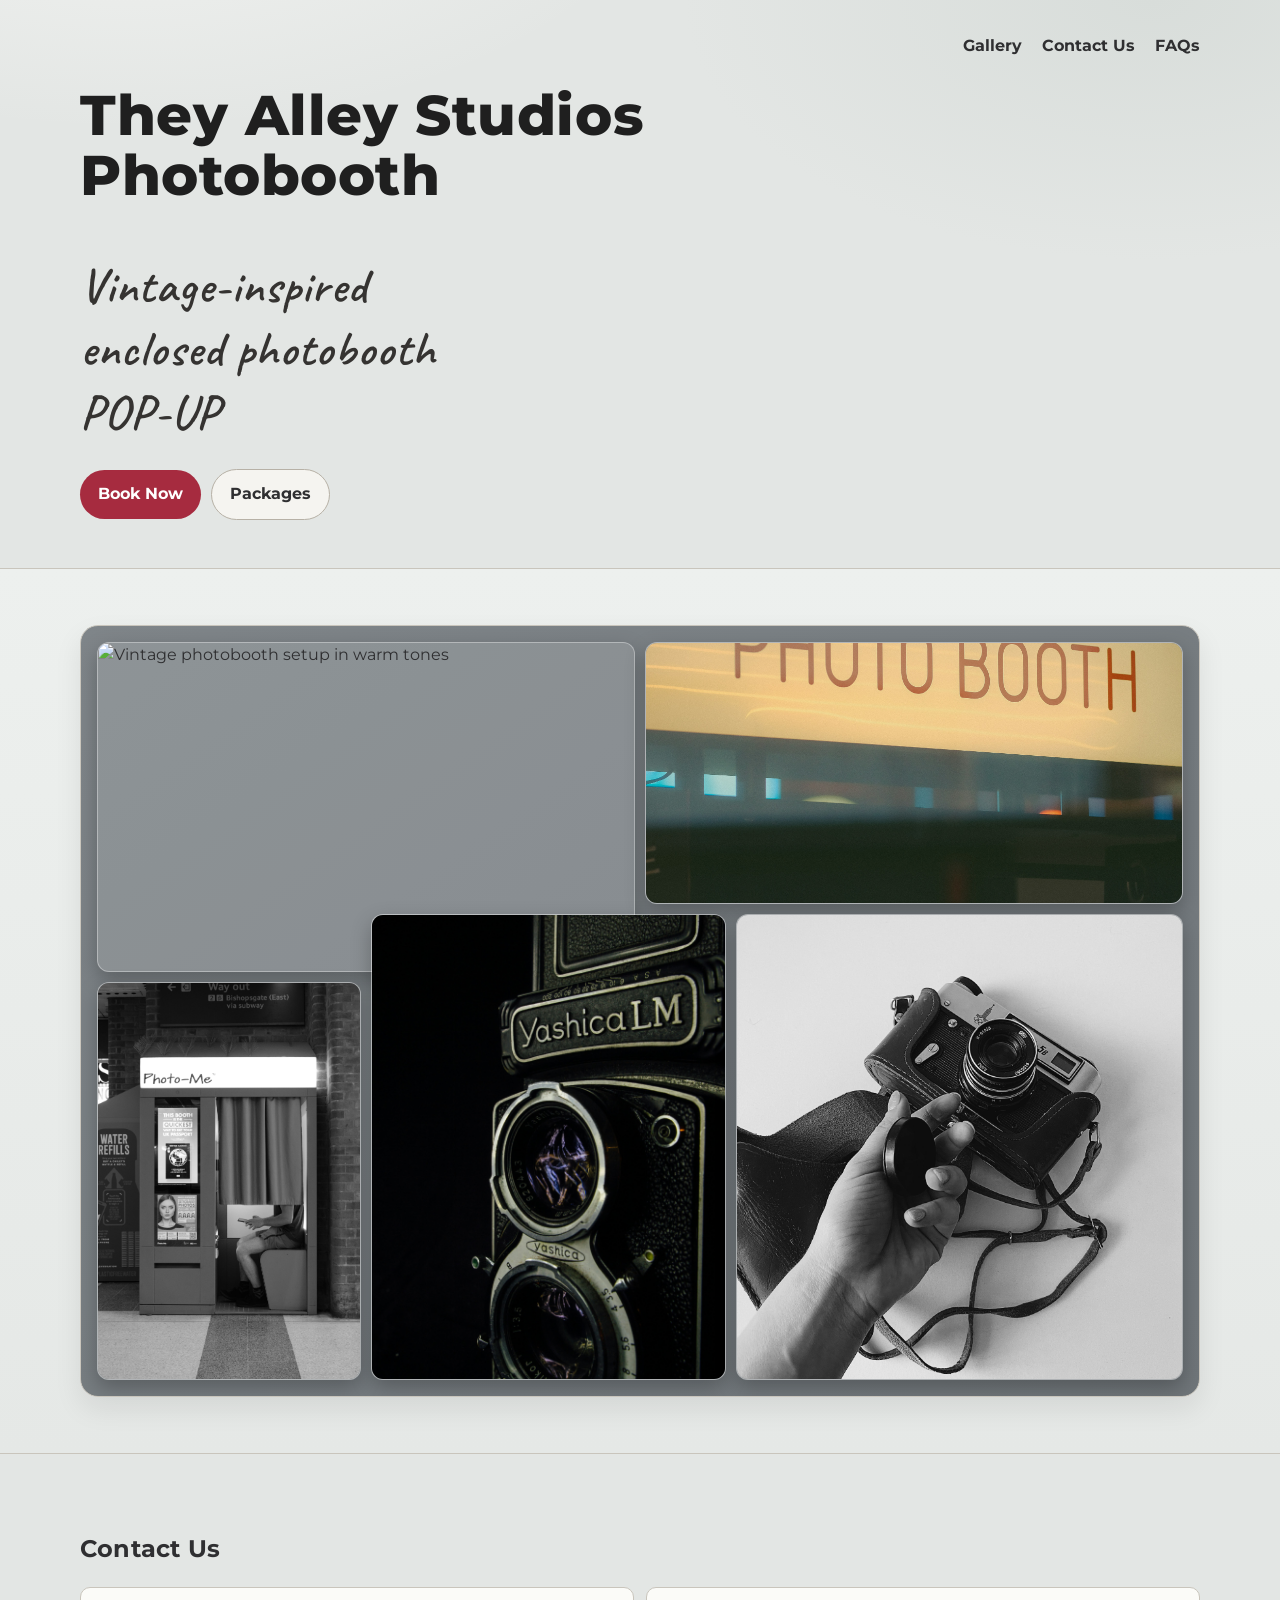
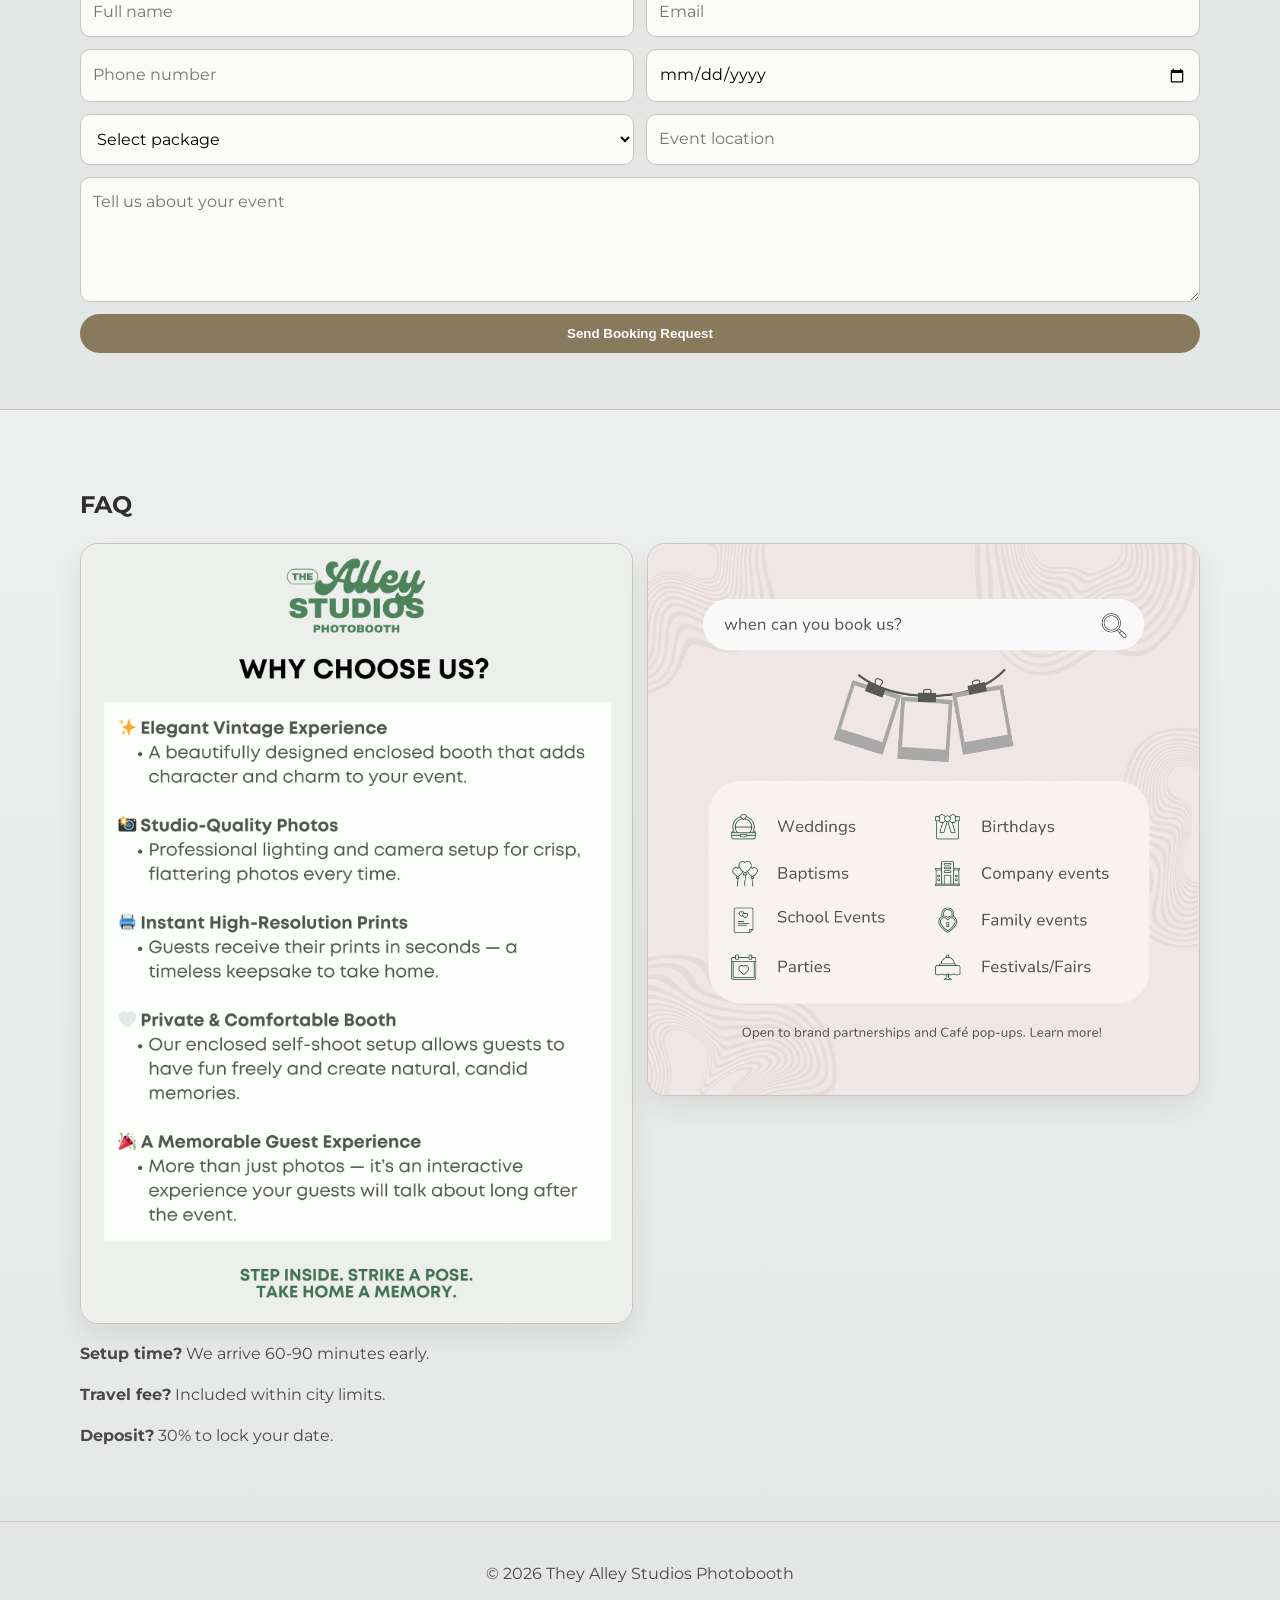
==== commit 0078d5b8: "Add second FAQ image and blend it with site color theme" ====
--- a/index.html
+++ b/index.html
@@ -93,7 +93,10 @@
     <section id="faq" class="section alt">
       <div class="container">
         <h2>FAQ</h2>
-        <img class="faq-image" src="assets/img/why-choose-us.jfif" alt="Why Choose Us details" />
+        <div class="faq-media">
+          <img class="faq-image" src="assets/img/why-choose-us.jfif" alt="Why Choose Us details" />
+          <img class="faq-image faq-image-themed" src="assets/img/faq-events.jfif" alt="Supported events and booking types" />
+        </div>
         <p><strong>Setup time?</strong> We arrive 60-90 minutes early.</p>
         <p><strong>Travel fee?</strong> Included within city limits.</p>
         <p><strong>Deposit?</strong> 30% to lock your date.</p>
--- a/css/styles.css
+++ b/css/styles.css
@@ -328,13 +328,26 @@
   text-align: center;
 }
 
+.faq-media {
+  display: grid;
+  grid-template-columns: repeat(2, minmax(0, 1fr));
+  gap: 14px;
+  margin: 0 0 18px;
+  align-items: start;
+}
+
 .faq-image {
-  width: min(560px, 100%);
+  width: 100%;
   display: block;
-  margin: 0 0 18px;
+  margin: 0;
   border: 1px solid var(--line);
   border-radius: var(--radius);
   box-shadow: var(--shadow);
+}
+
+.faq-image-themed {
+  filter: saturate(0.32) hue-rotate(145deg) brightness(1.03) contrast(0.95);
+  background: #e5e8e6;
 }
 
 @keyframes rise {
@@ -354,6 +367,10 @@
   .package-gallery,
   .cards,
   .booking-form {
+    grid-template-columns: 1fr;
+  }
+
+  .faq-media {
     grid-template-columns: 1fr;
   }
 
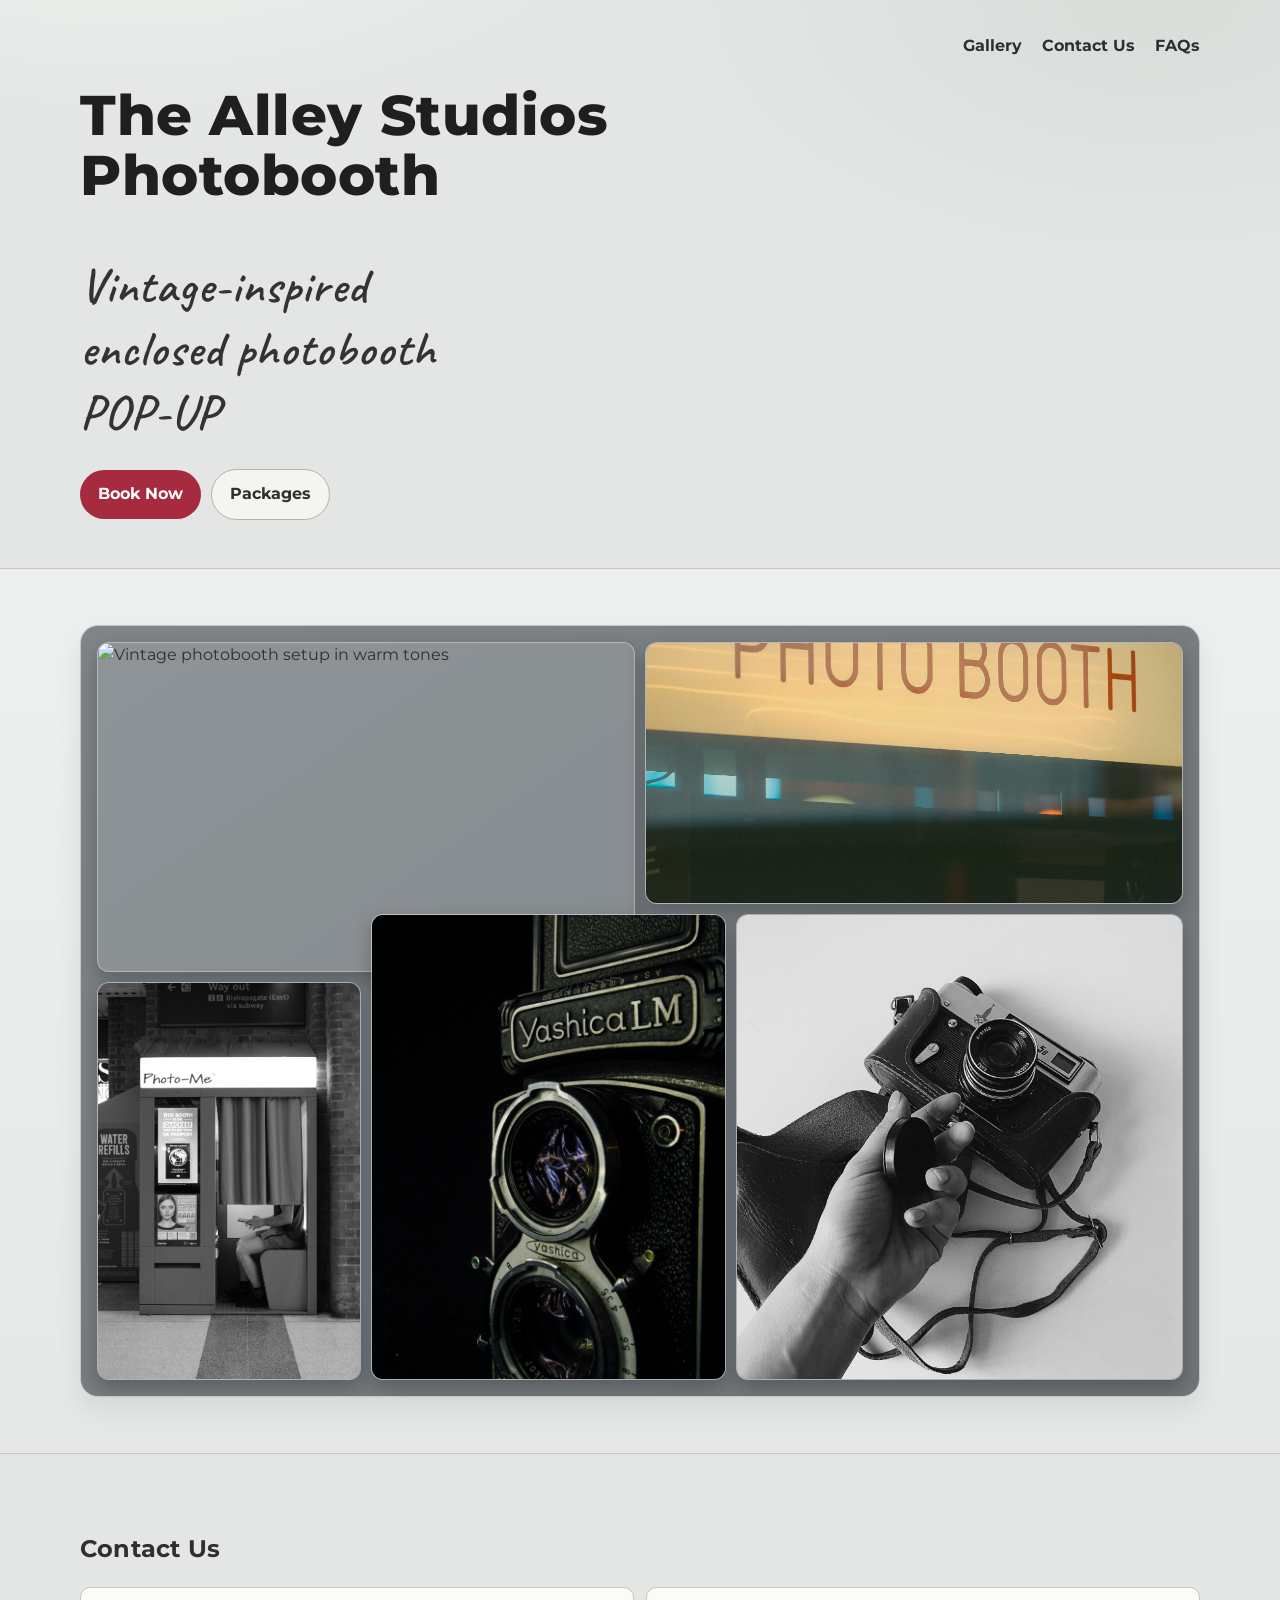
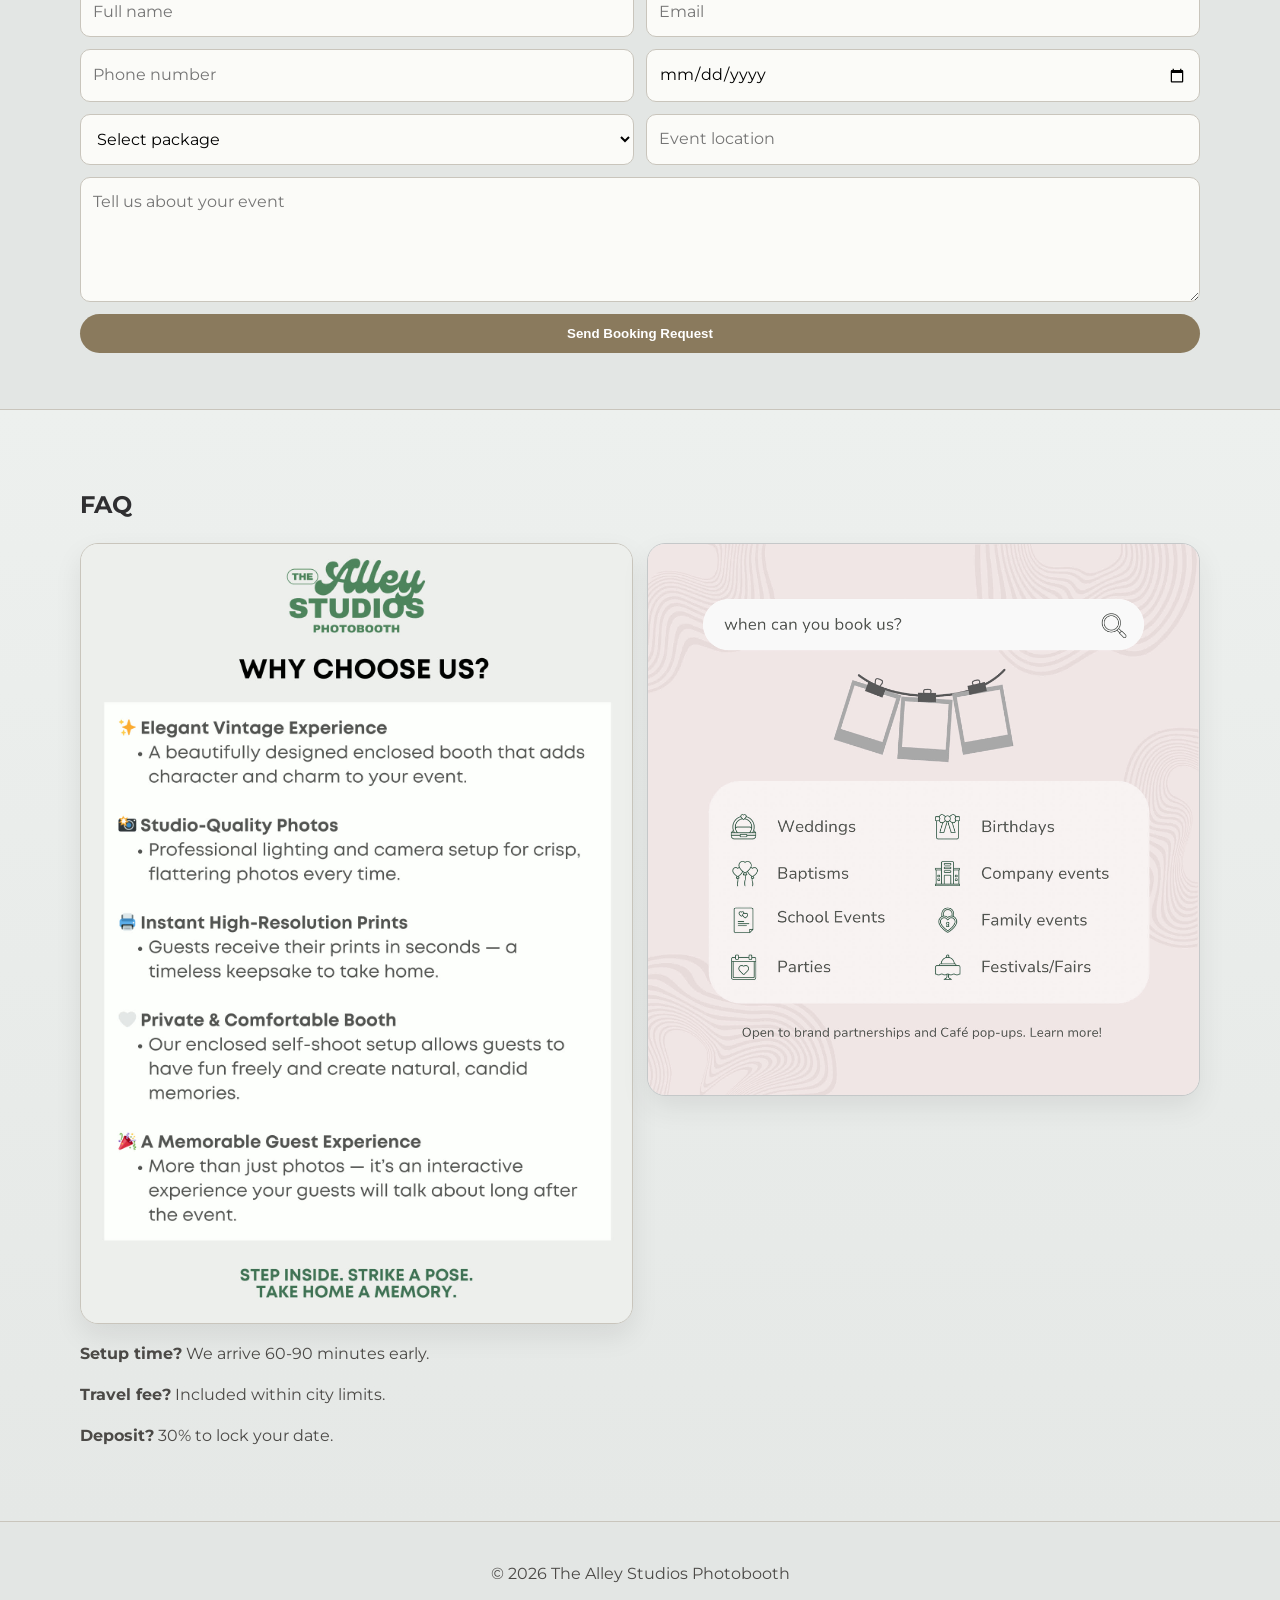
==== commit 39646d0d: "Fix brand name typo from They to The" ====
--- a/index.html
+++ b/index.html
@@ -3,7 +3,7 @@
 <head>
   <meta charset="UTF-8" />
   <meta name="viewport" content="width=device-width, initial-scale=1.0" />
-  <title>They Alley Studios Photobooth</title>
+  <title>The Alley Studios Photobooth</title>
   <meta name="description" content="Photo booth rentals for weddings, birthdays, and brand events." />
   <link rel="preconnect" href="https://fonts.googleapis.com" />
   <link rel="preconnect" href="https://fonts.gstatic.com" crossorigin />
@@ -23,7 +23,7 @@
 
       <div class="container hero-grid">
         <div class="hero-copy">
-          <h1>They Alley Studios Photobooth</h1>
+          <h1>The Alley Studios Photobooth</h1>
           <p class="lead hero-tagline">
             Vintage-inspired<br />enclosed photobooth<br />POP-UP
           </p>
@@ -106,9 +106,12 @@
 
   <footer class="site-footer">
     <div class="container">
-      <p>&copy; 2026 They Alley Studios Photobooth</p>
+      <p>&copy; 2026 The Alley Studios Photobooth</p>
     </div>
   </footer>
+  <audio id="bgMusic" preload="auto" loop>
+    <source src="assets/audio/bg-music.mp3" type="audio/mpeg" />
+  </audio>
   <script src="js/main.js" defer></script>
 </body>
 </html>
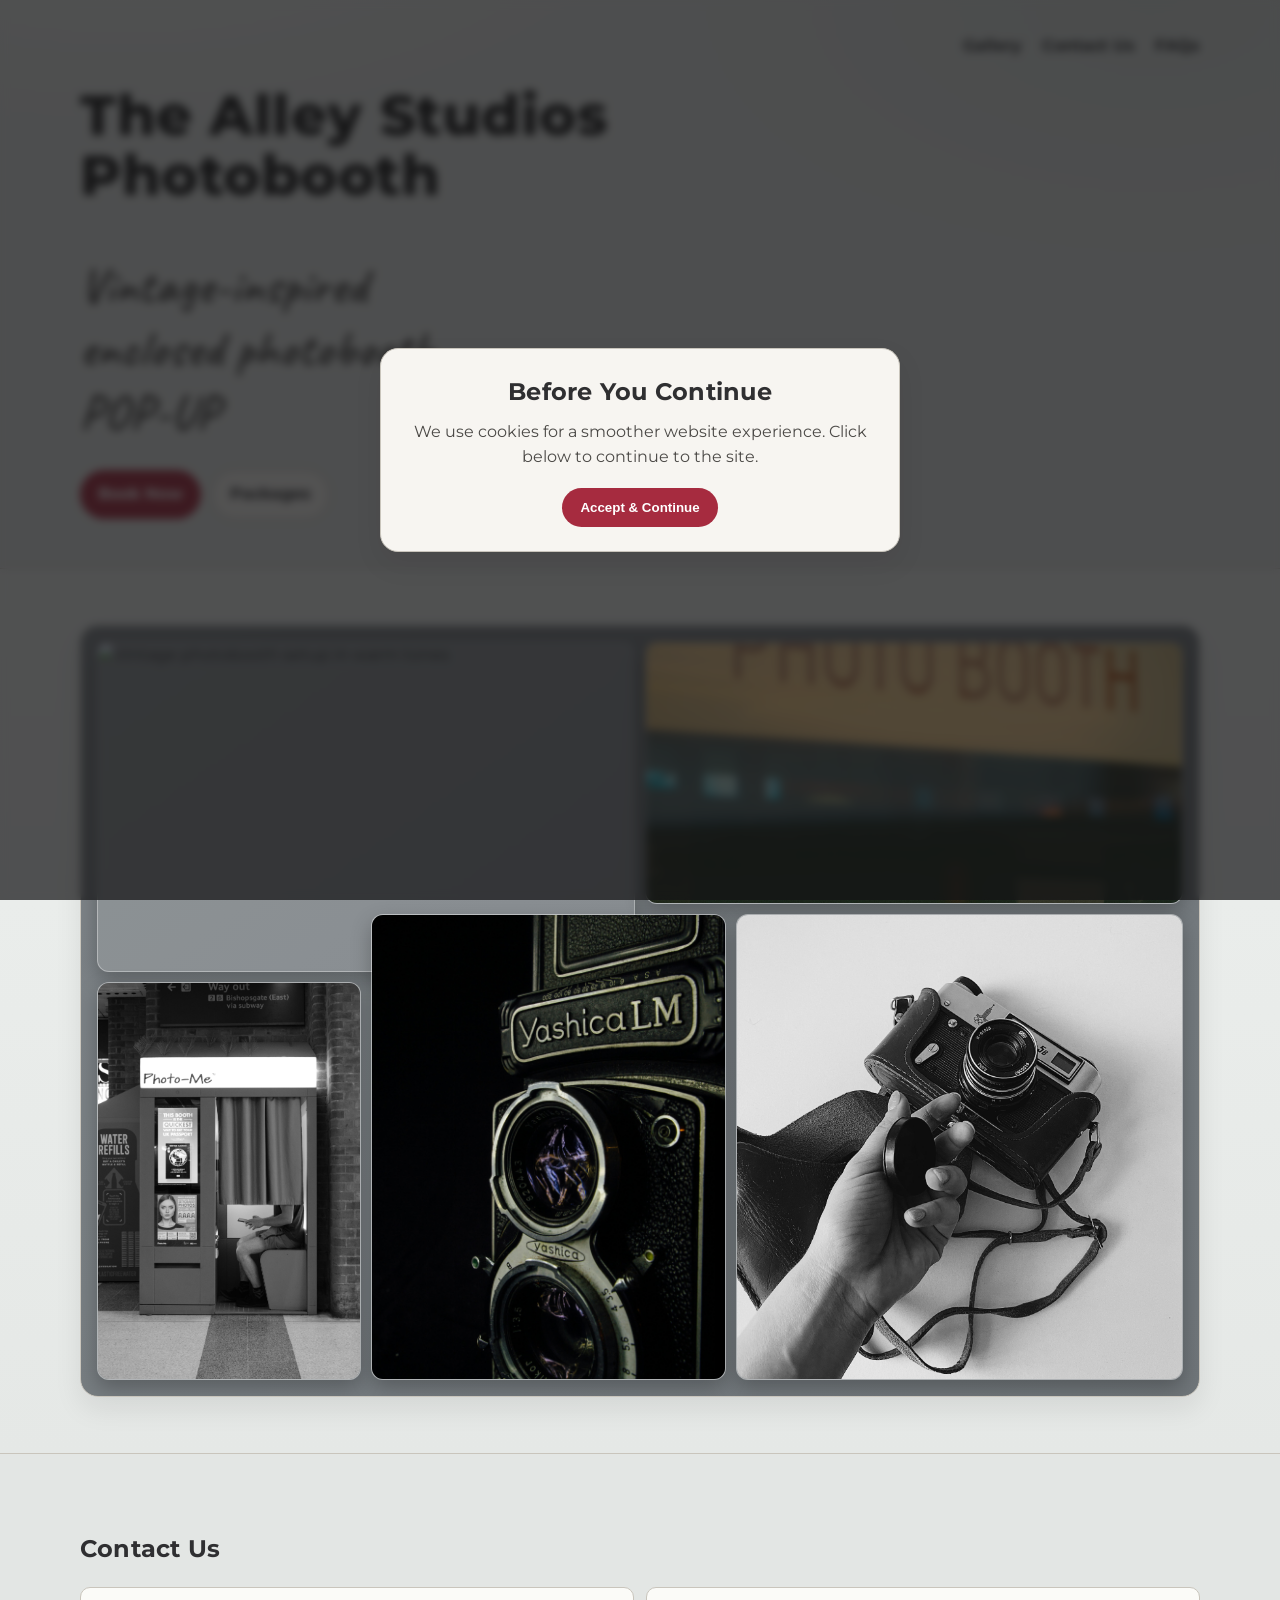
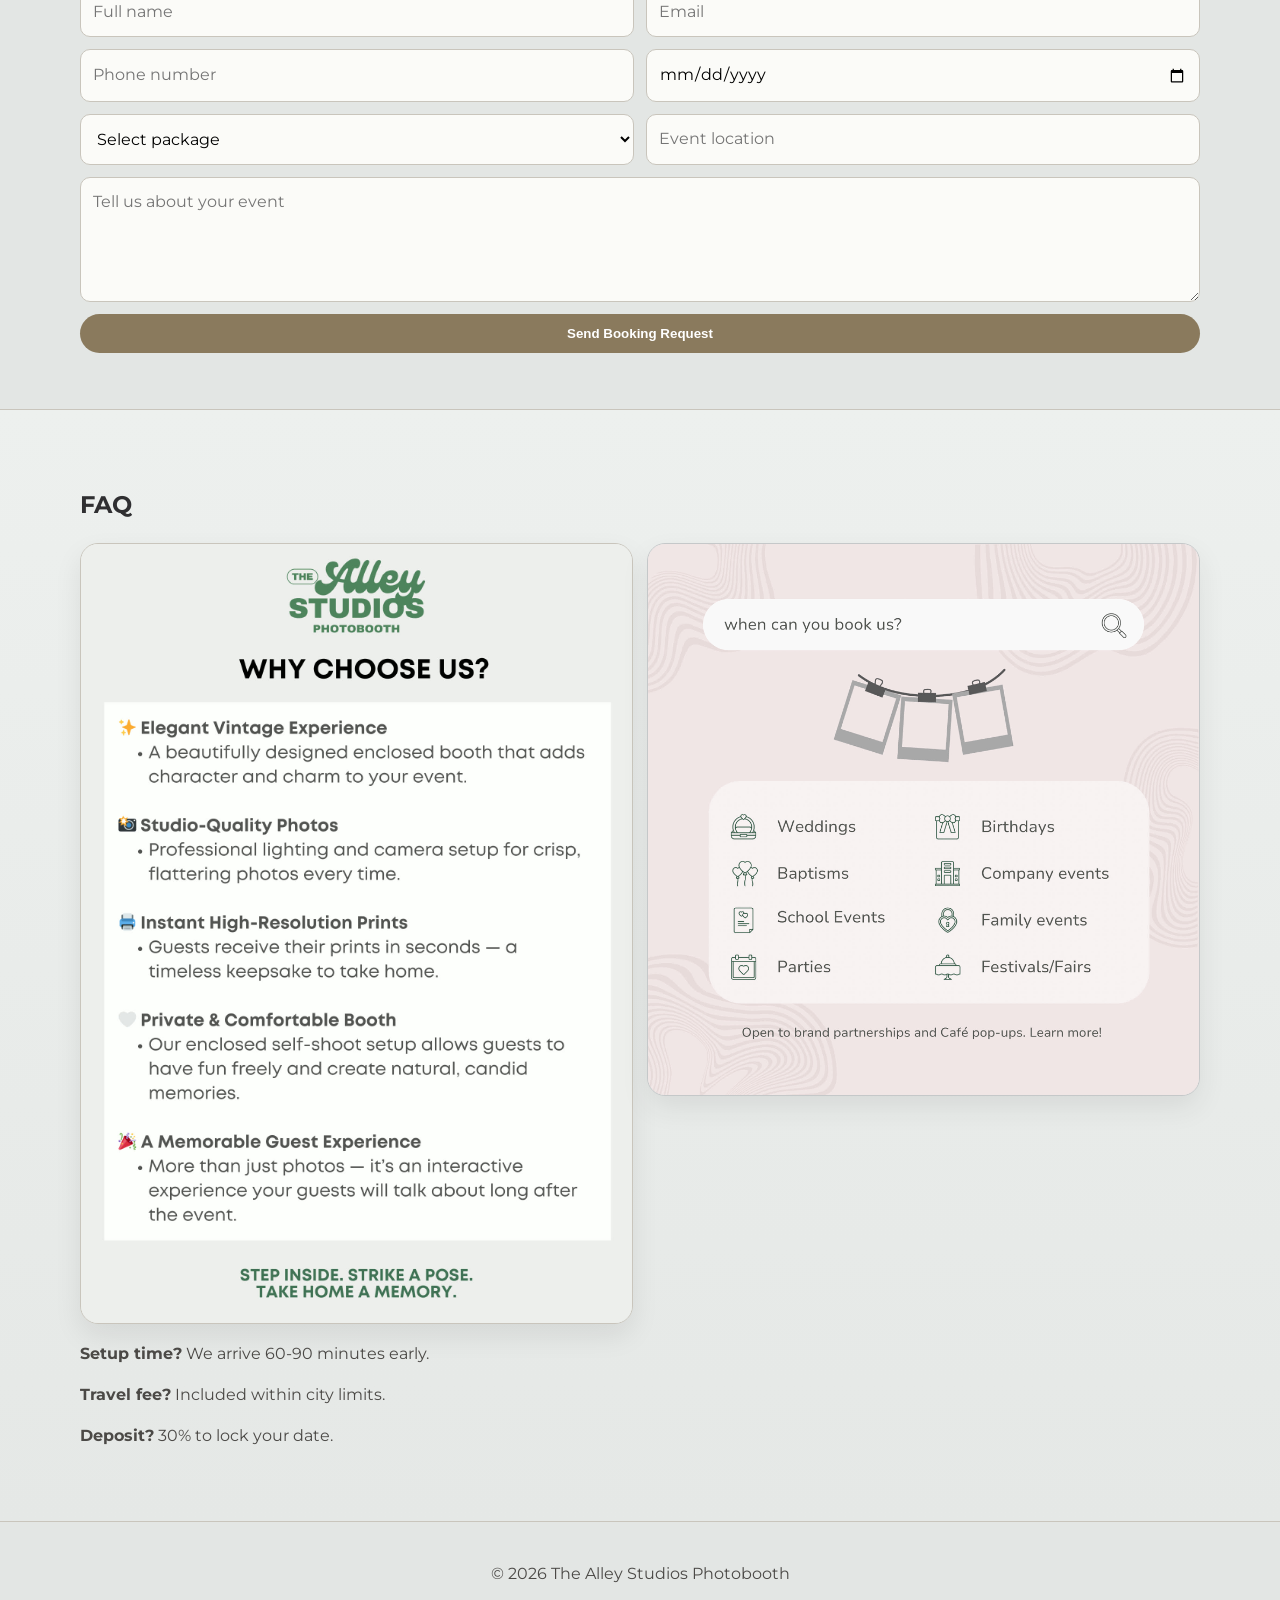
==== commit f6fb5ae5: "Add entry consent gate to reliably trigger background music" ====
--- a/index.html
+++ b/index.html
@@ -11,6 +11,17 @@
   <link rel="stylesheet" href="css/styles.css" />
 </head>
 <body>
+  <div class="entry-gate" id="entryGate">
+    <div class="entry-card">
+      <h2>Before You Continue</h2>
+      <p>
+        We use cookies for a smoother website experience.
+        Click below to continue to the site.
+      </p>
+      <button class="btn btn-book" type="button" id="enterSiteBtn">Accept & Continue</button>
+    </div>
+  </div>
+
   <main>
     <section class="hero">
       <div class="container top-nav-wrap">
--- a/css/styles.css
+++ b/css/styles.css
@@ -176,6 +176,35 @@
   border: 1px solid #b7b1a6;
 }
 
+.entry-gate {
+  position: fixed;
+  inset: 0;
+  z-index: 1000;
+  background: rgba(20, 20, 22, 0.72);
+  display: grid;
+  place-items: center;
+  padding: 20px;
+  backdrop-filter: blur(4px);
+}
+
+.entry-card {
+  width: min(520px, 94vw);
+  background: var(--paper);
+  border: 1px solid var(--line);
+  border-radius: var(--radius);
+  box-shadow: var(--shadow);
+  padding: 24px;
+  text-align: center;
+}
+
+.entry-card h2 {
+  margin: 0 0 10px;
+}
+
+.entry-card p {
+  margin: 0 0 18px;
+}
+
 .section {
   padding: 56px 0;
 }
